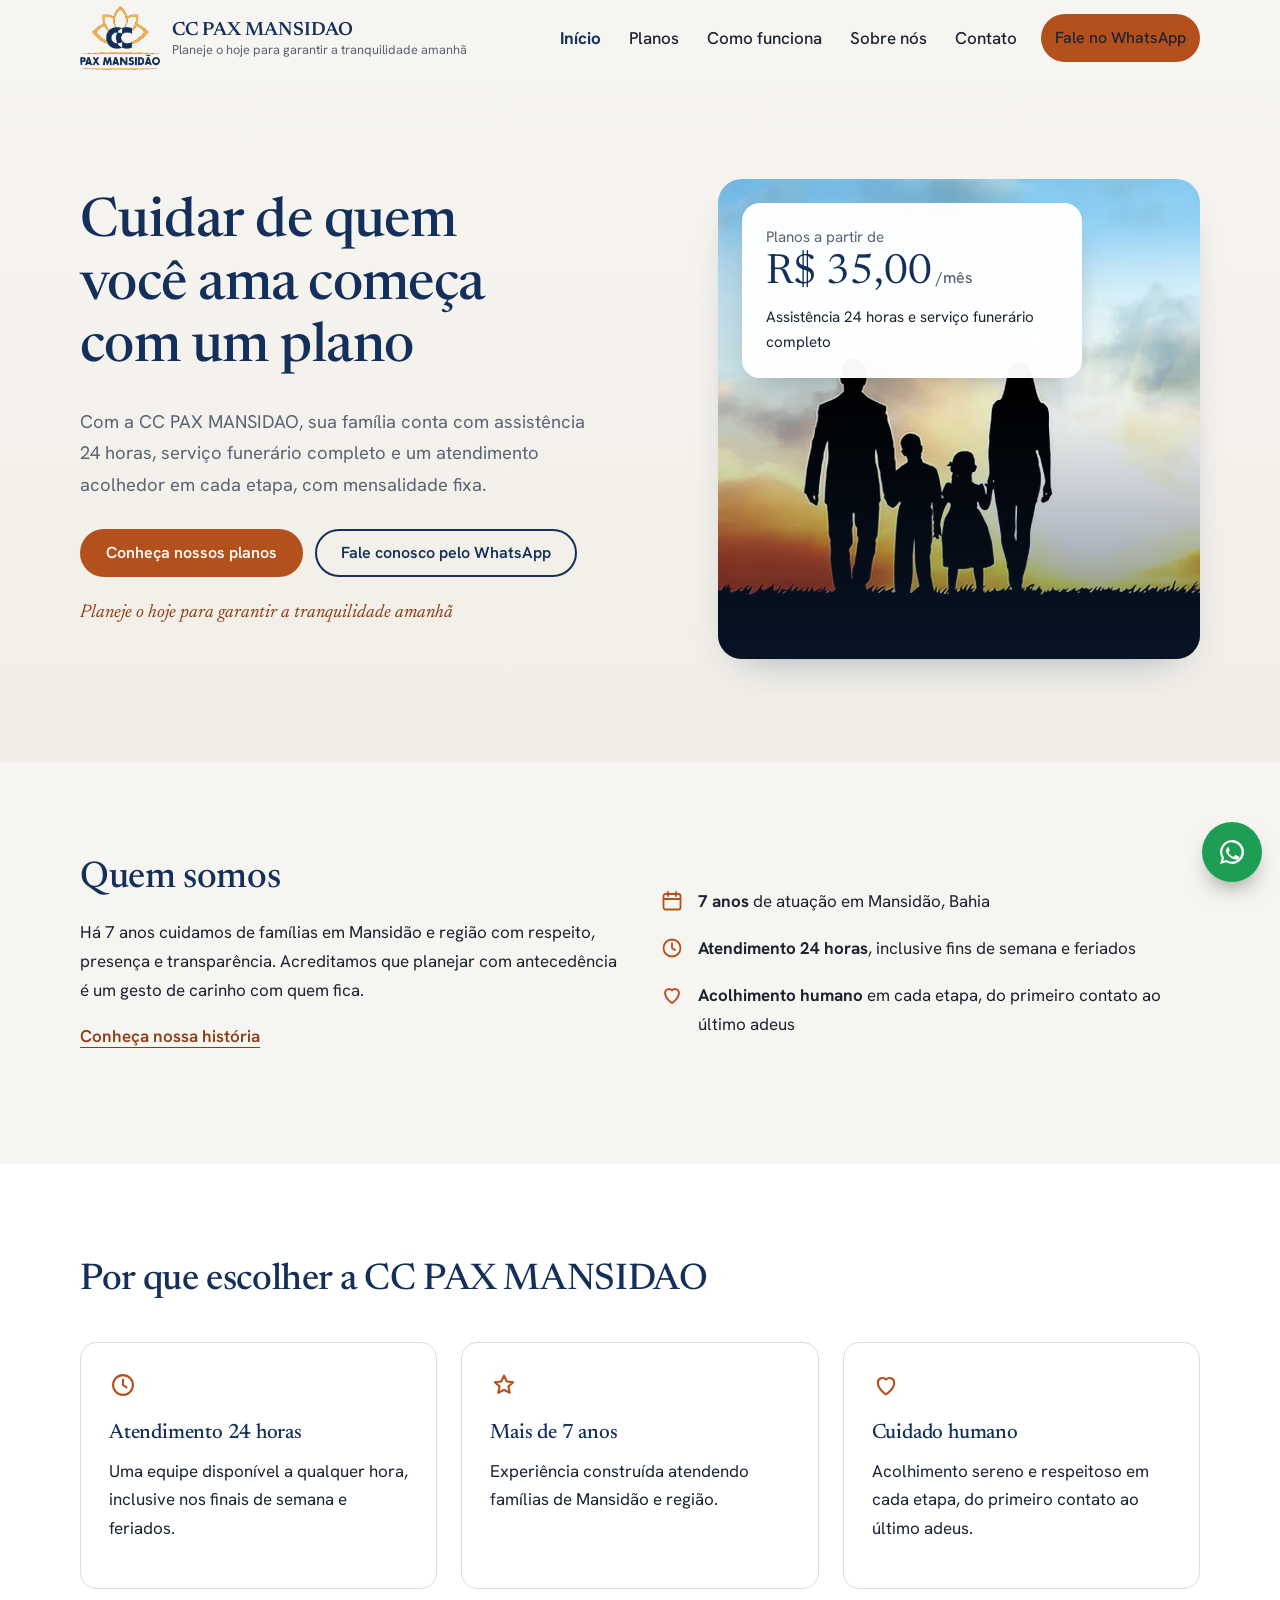
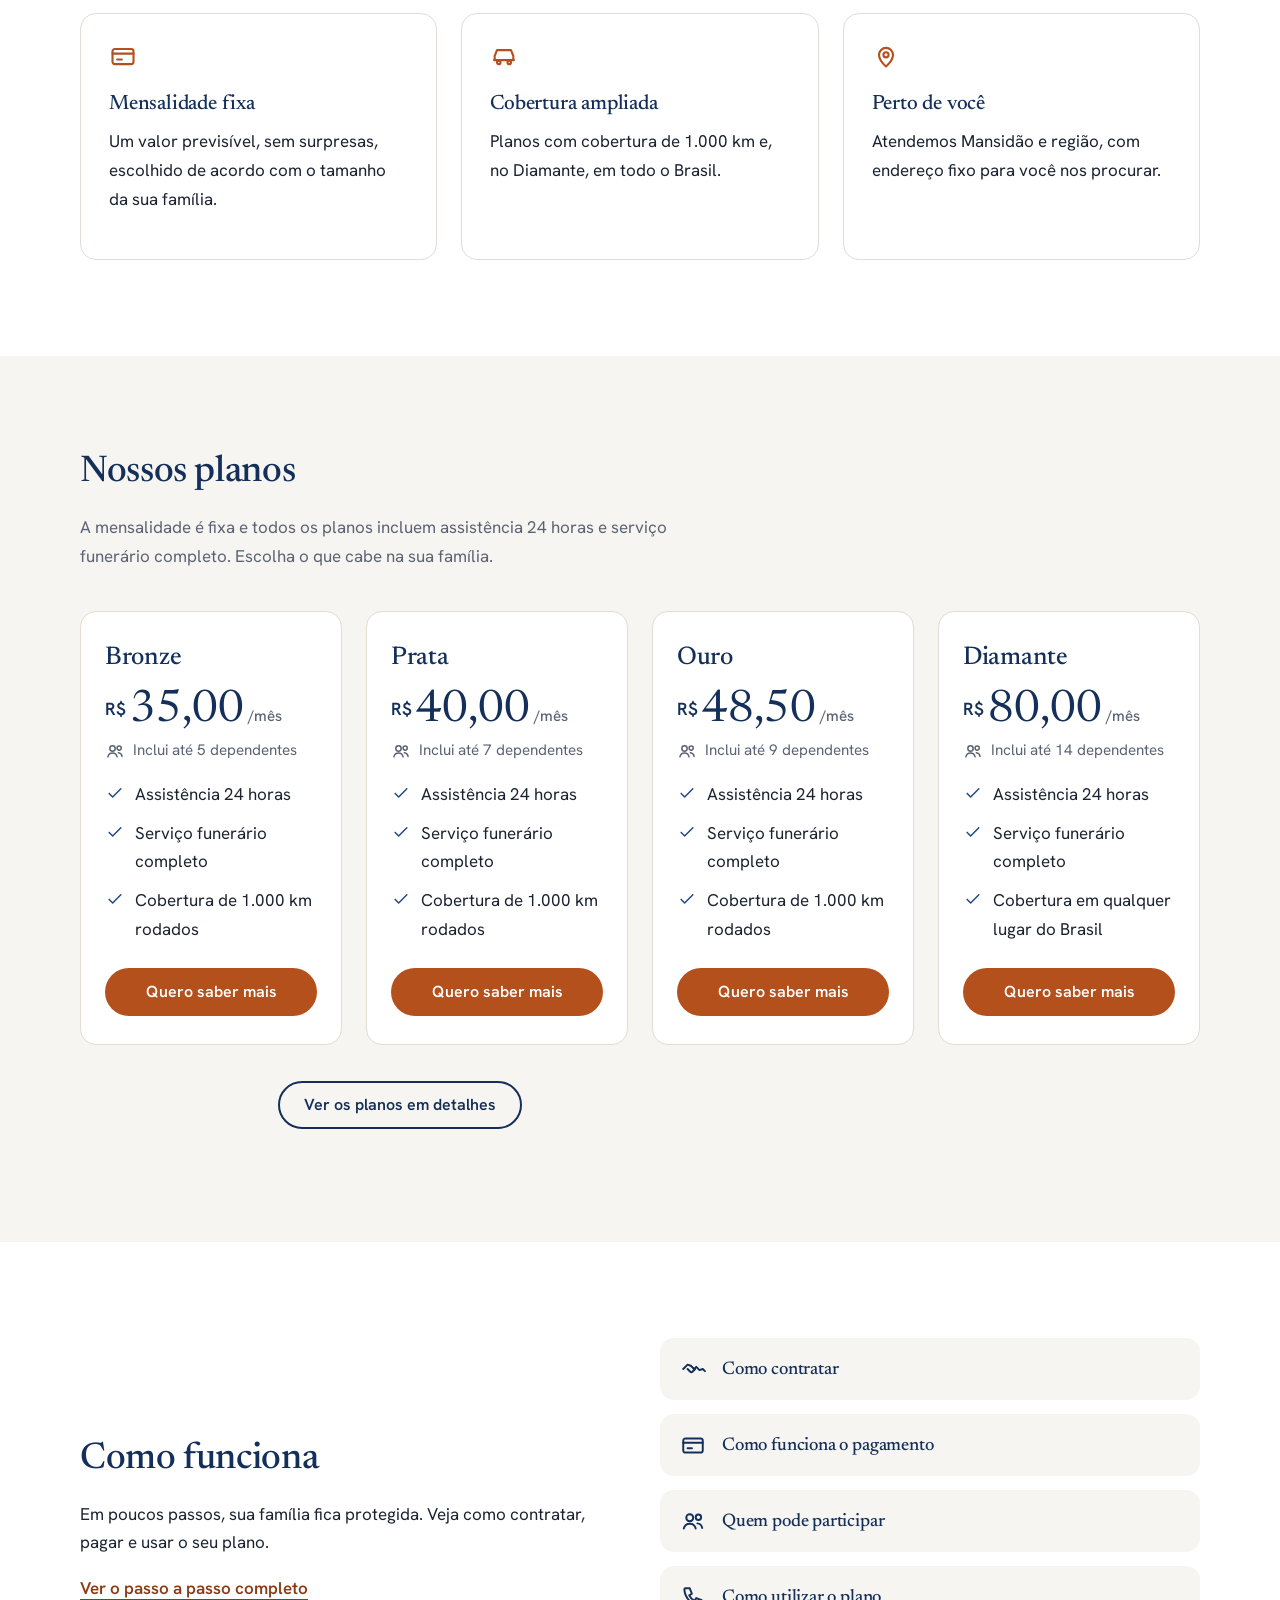
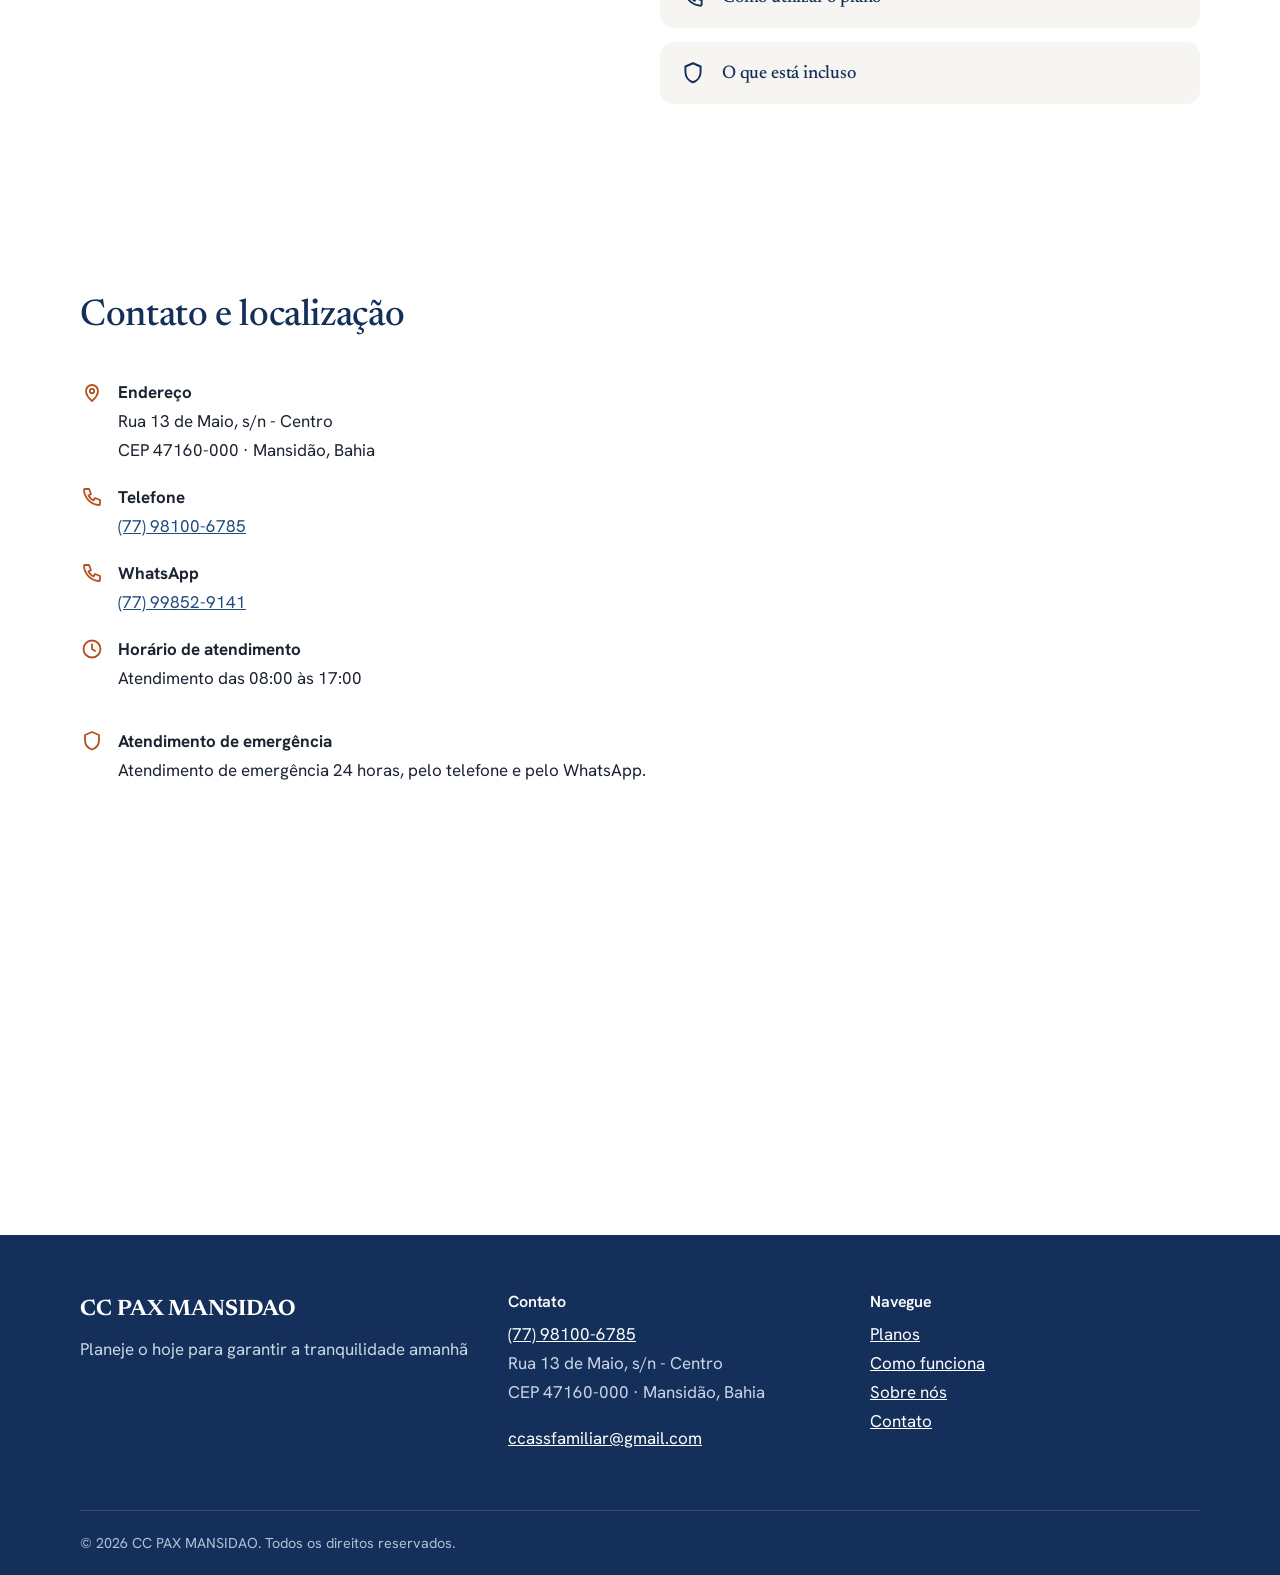
==== index.html @ 32f3dd8d "Site institucional CC PAX MANSIDAO Co-Authored-By: Claude Haiku 5.5 <noreply@anthropic.com> Claude-S" ====
<!doctype html>
<html lang="pt-BR">
<head>
  <meta charset="utf-8">
  <meta name="viewport" content="width=device-width, initial-scale=1">
  <title>CC PAX MANSIDAO · Planos funerários em Mansidão, Bahia</title>
  <meta name="description" content="CC PAX MANSIDAO, em Mansidão, Bahia. Planos funerários com assistência 24 horas, serviço completo e atendimento acolhedor.">
  <meta property="og:title" content="CC PAX MANSIDAO">
  <meta property="og:description" content="Planeje o hoje para garantir a tranquilidade amanhã">
  <meta name="theme-color" content="#14305A">
  <link rel="icon" href="img/favicon.svg" type="image/svg+xml">
  <link rel="preconnect" href="https://fonts.googleapis.com">
  <link rel="preconnect" href="https://fonts.gstatic.com" crossorigin>
  <link rel="stylesheet" href="https://fonts.googleapis.com/css2?family=Hanken+Grotesk:wght@400;500;600;700&family=Newsreader:opsz,wght@6..72,400;6..72,500;6..72,600&display=swap">
  <link rel="stylesheet" href="css/site.css">
  <script src="js/site.js" defer></script>
  <script type="application/ld+json">
  {"@context": "https://schema.org", "@type": "FuneralHome", "address": {"@type": "PostalAddress", "addressCountry": "BR", "addressLocality": "Mansid\u00e3o, Bahia", "addressRegion": "BA", "postalCode": "47160-000", "streetAddress": "Rua 13 de Maio, s/n - Centro"}, "name": "CC PAX MANSIDAO", "telephone": "(77) 98100-6785"}
  </script>
</head>
<body class="site pag-inicio">
<a class="pular" href="#conteudo">Ir para o conteúdo</a>

<header class="site-header">
  <div class="container barra">
    <a class="marca" href="index.html">
      
        <img src="img/logo.png" alt="">
      
      <span class="marca-texto"><strong>CC PAX MANSIDAO</strong><small>Planeje o hoje para garantir a tranquilidade amanhã</small></span>
      <span class="sr">, página inicial</span>
    </a>
    <button class="menu-btn" aria-expanded="false" aria-controls="menu">
      <span class="sr">Abrir menu</span><span aria-hidden="true"></span>
    </button>
    <nav id="menu" class="menu" aria-label="Principal">
      <a href="index.html" aria-current="page">Início</a>
      <a href="planos.html" >Planos</a>
      <a href="como-funciona.html" >Como funciona</a>
      <a href="sobre.html" >Sobre nós</a>
      <a href="contato.html" >Contato</a>
      <a class="btn btn-principal menu-zap" href="https://wa.me/5577998529141?text=Ol%C3%A1%21%20Gostaria%20de%20falar%20com%20a%20CC%20PAX%20MANSIDAO." target="_blank" rel="noopener">Fale no WhatsApp</a>
    </nav>
  </div>
</header>

<main id="conteudo">
  
  


<section class="hero">
  <div class="container hero-grid">
    <div class="hero-texto">
      <h1>Cuidar de quem você ama começa com um plano</h1>
      <p class="lead">Com a CC PAX MANSIDAO, sua família conta com assistência 24 horas, serviço funerário completo e um atendimento acolhedor em cada etapa, com mensalidade fixa.</p>
      <div class="acoes">
        <a class="btn btn-principal" href="planos.html">Conheça nossos planos</a>
        <a class="btn btn-secundario" target="_blank" rel="noopener"
           href="https://wa.me/5577998529141?text=Ol%C3%A1%21%20Gostaria%20de%20conhecer%20os%20planos%20da%20CC%20PAX%20MANSIDAO.">Fale conosco pelo WhatsApp</a>
      </div>
      <p class="selo-hero">Planeje o hoje para garantir a tranquilidade amanhã</p>
    </div>
    <div class="hero-visual" style="background-image:url('img/hero.jpg')">
      
      <div class="hero-card">
        <p class="hero-card-titulo">Planos a partir de</p>
        <p class="hero-card-preco">R$ 35,00<small>/mês</small></p>
        <p>Assistência 24 horas e serviço funerário completo</p>
      </div>
      
    </div>
  </div>
</section>

<section class="sec">
  <div class="container split">
    <div class="revelar">
      <h2>Quem somos</h2>
      <p>Há 7 anos cuidamos de famílias em Mansidão e região com respeito, presença e transparência. Acreditamos que planejar com antecedência é um gesto de carinho com quem fica.</p>
      <p><a class="link" href="sobre.html">Conheça nossa história</a></p>
    </div>
    <ul class="lista-selos revelar">
      <li><svg class="icone" viewBox="0 0 24 24" fill="none" stroke="currentColor" stroke-width="1.8" stroke-linecap="round" stroke-linejoin="round" aria-hidden="true" focusable="false"><rect x="3.5" y="5" width="17" height="15.5" rx="2"/><path d="M3.5 10h17M8 3v4M16 3v4"/></svg><span><strong>7 anos</strong> de atuação em Mansidão, Bahia</span></li>
      <li><svg class="icone" viewBox="0 0 24 24" fill="none" stroke="currentColor" stroke-width="1.8" stroke-linecap="round" stroke-linejoin="round" aria-hidden="true" focusable="false"><circle cx="12" cy="12" r="8.5"/><path d="M12 7.5V12l3 2"/></svg><span><strong>Atendimento 24 horas</strong>, inclusive fins de semana e feriados</span></li>
      <li><svg class="icone" viewBox="0 0 24 24" fill="none" stroke="currentColor" stroke-width="1.8" stroke-linecap="round" stroke-linejoin="round" aria-hidden="true" focusable="false"><path d="M12 20s-7-4.4-7-10a4 4 0 0 1 7-2.6A4 4 0 0 1 19 10c0 5.6-7 10-7 10z"/></svg><span><strong>Acolhimento humano</strong> em cada etapa, do primeiro contato ao último adeus</span></li>
    </ul>
  </div>
</section>

<section class="sec alt">
  <div class="container">
    <div class="sec-head revelar">
      <h2>Por que escolher a CC PAX MANSIDAO</h2>
    </div>
    <div class="grade-3">
      
      <article class="cartao revelar">
        <svg class="icone" viewBox="0 0 24 24" fill="none" stroke="currentColor" stroke-width="1.8" stroke-linecap="round" stroke-linejoin="round" aria-hidden="true" focusable="false"><circle cx="12" cy="12" r="8.5"/><path d="M12 7.5V12l3 2"/></svg>
        <h3>Atendimento 24 horas</h3>
        <p>Uma equipe disponível a qualquer hora, inclusive nos finais de semana e feriados.</p>
      </article>
      
      <article class="cartao revelar">
        <svg class="icone" viewBox="0 0 24 24" fill="none" stroke="currentColor" stroke-width="1.8" stroke-linecap="round" stroke-linejoin="round" aria-hidden="true" focusable="false"><path d="M12 4l2.4 5 5.4.6-4 3.7 1.1 5.4L12 16.1 7.1 18.7l1.1-5.4-4-3.7 5.4-.6z"/></svg>
        <h3>Mais de 7 anos</h3>
        <p>Experiência construída atendendo famílias de Mansidão e região.</p>
      </article>
      
      <article class="cartao revelar">
        <svg class="icone" viewBox="0 0 24 24" fill="none" stroke="currentColor" stroke-width="1.8" stroke-linecap="round" stroke-linejoin="round" aria-hidden="true" focusable="false"><path d="M12 20s-7-4.4-7-10a4 4 0 0 1 7-2.6A4 4 0 0 1 19 10c0 5.6-7 10-7 10z"/></svg>
        <h3>Cuidado humano</h3>
        <p>Acolhimento sereno e respeitoso em cada etapa, do primeiro contato ao último adeus.</p>
      </article>
      
      <article class="cartao revelar">
        <svg class="icone" viewBox="0 0 24 24" fill="none" stroke="currentColor" stroke-width="1.8" stroke-linecap="round" stroke-linejoin="round" aria-hidden="true" focusable="false"><rect x="3" y="6" width="18" height="13" rx="2"/><path d="M3 10h18M7 15h4"/></svg>
        <h3>Mensalidade fixa</h3>
        <p>Um valor previsível, sem surpresas, escolhido de acordo com o tamanho da sua família.</p>
      </article>
      
      <article class="cartao revelar">
        <svg class="icone" viewBox="0 0 24 24" fill="none" stroke="currentColor" stroke-width="1.8" stroke-linecap="round" stroke-linejoin="round" aria-hidden="true" focusable="false"><path d="M4 15.5V12l2-5h12l2 5v3.5"/><path d="M3.5 15.5h17"/><circle cx="7.5" cy="17.5" r="1.5"/><circle cx="16.5" cy="17.5" r="1.5"/></svg>
        <h3>Cobertura ampliada</h3>
        <p>Planos com cobertura de 1.000 km e, no Diamante, em todo o Brasil.</p>
      </article>
      
      <article class="cartao revelar">
        <svg class="icone" viewBox="0 0 24 24" fill="none" stroke="currentColor" stroke-width="1.8" stroke-linecap="round" stroke-linejoin="round" aria-hidden="true" focusable="false"><path d="M12 21s-6-5.2-6-10a6 6 0 0 1 12 0c0 4.8-6 10-6 10z"/><circle cx="12" cy="11" r="2.2"/></svg>
        <h3>Perto de você</h3>
        <p>Atendemos Mansidão e região, com endereço fixo para você nos procurar.</p>
      </article>
      
    </div>
  </div>
</section>

<section class="sec" id="planos">
  <div class="container">
    <div class="sec-head revelar">
      <h2>Nossos planos</h2>
      <p>A mensalidade é fixa e todos os planos incluem assistência 24 horas e serviço funerário completo. Escolha o que cabe na sua família.</p>
    </div>
    <div class="grade-planos">
      
        <article class="plano revelar">
  
  <h3 class="plano-nome">Bronze</h3>
  <p class="plano-preco"><span class="rs">R$</span>35,00<small>/mês</small></p>
  <p class="plano-dep"><svg class="icone" viewBox="0 0 24 24" fill="none" stroke="currentColor" stroke-width="1.8" stroke-linecap="round" stroke-linejoin="round" aria-hidden="true" focusable="false"><circle cx="9" cy="9" r="3.2"/><path d="M3.5 19c.7-3 2.8-4.5 5.5-4.5s4.8 1.5 5.5 4.5"/><circle cx="17" cy="8.5" r="2.5"/><path d="M16 14.2c2.4.2 4 1.7 4.5 4.3"/></svg> Inclui até 5 dependentes</p>
  <ul class="plano-lista">
    
      <li><svg class="icone" viewBox="0 0 24 24" fill="none" stroke="currentColor" stroke-width="1.8" stroke-linecap="round" stroke-linejoin="round" aria-hidden="true" focusable="false"><path d="M5 12.5l4.2 4.2L19 7"/></svg><span>Assistência 24 horas</span></li>
    
      <li><svg class="icone" viewBox="0 0 24 24" fill="none" stroke="currentColor" stroke-width="1.8" stroke-linecap="round" stroke-linejoin="round" aria-hidden="true" focusable="false"><path d="M5 12.5l4.2 4.2L19 7"/></svg><span>Serviço funerário completo</span></li>
    
      <li><svg class="icone" viewBox="0 0 24 24" fill="none" stroke="currentColor" stroke-width="1.8" stroke-linecap="round" stroke-linejoin="round" aria-hidden="true" focusable="false"><path d="M5 12.5l4.2 4.2L19 7"/></svg><span>Cobertura de 1.000 km rodados</span></li>
    
  </ul>
  <a class="btn btn-principal btn-cheio" target="_blank" rel="noopener"
     href="https://wa.me/5577998529141?text=Ol%C3%A1%21%20Tenho%20interesse%20no%20plano%20Bronze%20%28R%24%2035%2C00%2Fm%C3%AAs%29.%20Pode%20me%20passar%20mais%20informa%C3%A7%C3%B5es%3F">
    Quero saber mais
  </a>
</article>
      
        <article class="plano revelar">
  
  <h3 class="plano-nome">Prata</h3>
  <p class="plano-preco"><span class="rs">R$</span>40,00<small>/mês</small></p>
  <p class="plano-dep"><svg class="icone" viewBox="0 0 24 24" fill="none" stroke="currentColor" stroke-width="1.8" stroke-linecap="round" stroke-linejoin="round" aria-hidden="true" focusable="false"><circle cx="9" cy="9" r="3.2"/><path d="M3.5 19c.7-3 2.8-4.5 5.5-4.5s4.8 1.5 5.5 4.5"/><circle cx="17" cy="8.5" r="2.5"/><path d="M16 14.2c2.4.2 4 1.7 4.5 4.3"/></svg> Inclui até 7 dependentes</p>
  <ul class="plano-lista">
    
      <li><svg class="icone" viewBox="0 0 24 24" fill="none" stroke="currentColor" stroke-width="1.8" stroke-linecap="round" stroke-linejoin="round" aria-hidden="true" focusable="false"><path d="M5 12.5l4.2 4.2L19 7"/></svg><span>Assistência 24 horas</span></li>
    
      <li><svg class="icone" viewBox="0 0 24 24" fill="none" stroke="currentColor" stroke-width="1.8" stroke-linecap="round" stroke-linejoin="round" aria-hidden="true" focusable="false"><path d="M5 12.5l4.2 4.2L19 7"/></svg><span>Serviço funerário completo</span></li>
    
      <li><svg class="icone" viewBox="0 0 24 24" fill="none" stroke="currentColor" stroke-width="1.8" stroke-linecap="round" stroke-linejoin="round" aria-hidden="true" focusable="false"><path d="M5 12.5l4.2 4.2L19 7"/></svg><span>Cobertura de 1.000 km rodados</span></li>
    
  </ul>
  <a class="btn btn-principal btn-cheio" target="_blank" rel="noopener"
     href="https://wa.me/5577998529141?text=Ol%C3%A1%21%20Tenho%20interesse%20no%20plano%20Prata%20%28R%24%2040%2C00%2Fm%C3%AAs%29.%20Pode%20me%20passar%20mais%20informa%C3%A7%C3%B5es%3F">
    Quero saber mais
  </a>
</article>
      
        <article class="plano revelar">
  
  <h3 class="plano-nome">Ouro</h3>
  <p class="plano-preco"><span class="rs">R$</span>48,50<small>/mês</small></p>
  <p class="plano-dep"><svg class="icone" viewBox="0 0 24 24" fill="none" stroke="currentColor" stroke-width="1.8" stroke-linecap="round" stroke-linejoin="round" aria-hidden="true" focusable="false"><circle cx="9" cy="9" r="3.2"/><path d="M3.5 19c.7-3 2.8-4.5 5.5-4.5s4.8 1.5 5.5 4.5"/><circle cx="17" cy="8.5" r="2.5"/><path d="M16 14.2c2.4.2 4 1.7 4.5 4.3"/></svg> Inclui até 9 dependentes</p>
  <ul class="plano-lista">
    
      <li><svg class="icone" viewBox="0 0 24 24" fill="none" stroke="currentColor" stroke-width="1.8" stroke-linecap="round" stroke-linejoin="round" aria-hidden="true" focusable="false"><path d="M5 12.5l4.2 4.2L19 7"/></svg><span>Assistência 24 horas</span></li>
    
      <li><svg class="icone" viewBox="0 0 24 24" fill="none" stroke="currentColor" stroke-width="1.8" stroke-linecap="round" stroke-linejoin="round" aria-hidden="true" focusable="false"><path d="M5 12.5l4.2 4.2L19 7"/></svg><span>Serviço funerário completo</span></li>
    
      <li><svg class="icone" viewBox="0 0 24 24" fill="none" stroke="currentColor" stroke-width="1.8" stroke-linecap="round" stroke-linejoin="round" aria-hidden="true" focusable="false"><path d="M5 12.5l4.2 4.2L19 7"/></svg><span>Cobertura de 1.000 km rodados</span></li>
    
  </ul>
  <a class="btn btn-principal btn-cheio" target="_blank" rel="noopener"
     href="https://wa.me/5577998529141?text=Ol%C3%A1%21%20Tenho%20interesse%20no%20plano%20Ouro%20%28R%24%2048%2C50%2Fm%C3%AAs%29.%20Pode%20me%20passar%20mais%20informa%C3%A7%C3%B5es%3F">
    Quero saber mais
  </a>
</article>
      
        <article class="plano revelar">
  
  <h3 class="plano-nome">Diamante</h3>
  <p class="plano-preco"><span class="rs">R$</span>80,00<small>/mês</small></p>
  <p class="plano-dep"><svg class="icone" viewBox="0 0 24 24" fill="none" stroke="currentColor" stroke-width="1.8" stroke-linecap="round" stroke-linejoin="round" aria-hidden="true" focusable="false"><circle cx="9" cy="9" r="3.2"/><path d="M3.5 19c.7-3 2.8-4.5 5.5-4.5s4.8 1.5 5.5 4.5"/><circle cx="17" cy="8.5" r="2.5"/><path d="M16 14.2c2.4.2 4 1.7 4.5 4.3"/></svg> Inclui até 14 dependentes</p>
  <ul class="plano-lista">
    
      <li><svg class="icone" viewBox="0 0 24 24" fill="none" stroke="currentColor" stroke-width="1.8" stroke-linecap="round" stroke-linejoin="round" aria-hidden="true" focusable="false"><path d="M5 12.5l4.2 4.2L19 7"/></svg><span>Assistência 24 horas</span></li>
    
      <li><svg class="icone" viewBox="0 0 24 24" fill="none" stroke="currentColor" stroke-width="1.8" stroke-linecap="round" stroke-linejoin="round" aria-hidden="true" focusable="false"><path d="M5 12.5l4.2 4.2L19 7"/></svg><span>Serviço funerário completo</span></li>
    
      <li><svg class="icone" viewBox="0 0 24 24" fill="none" stroke="currentColor" stroke-width="1.8" stroke-linecap="round" stroke-linejoin="round" aria-hidden="true" focusable="false"><path d="M5 12.5l4.2 4.2L19 7"/></svg><span>Cobertura em qualquer lugar do Brasil</span></li>
    
  </ul>
  <a class="btn btn-principal btn-cheio" target="_blank" rel="noopener"
     href="https://wa.me/5577998529141?text=Ol%C3%A1%21%20Tenho%20interesse%20no%20plano%20Diamante%20%28R%24%2080%2C00%2Fm%C3%AAs%29.%20Pode%20me%20passar%20mais%20informa%C3%A7%C3%B5es%3F">
    Quero saber mais
  </a>
</article>
      
    </div>
    <p class="centro" style="margin-top:36px">
      <a class="btn btn-secundario" href="planos.html">Ver os planos em detalhes</a>
    </p>
  </div>
</section>

<section class="sec alt">
  <div class="container split">
    <div class="revelar">
      <h2>Como funciona</h2>
      <p>Em poucos passos, sua família fica protegida. Veja como contratar, pagar e usar o seu plano.</p>
      <a class="link" href="como-funciona.html">Ver o passo a passo completo</a>
    </div>
    <ol class="etapas revelar">
      
      <li><svg class="icone" viewBox="0 0 24 24" fill="none" stroke="currentColor" stroke-width="1.8" stroke-linecap="round" stroke-linejoin="round" aria-hidden="true" focusable="false"><path d="M3 12l4-4 3 1 3 3 2-2 3 3 3-1 2 2"/><path d="M7 12l2.5 2.5a1.4 1.4 0 0 0 2 0L14 12"/></svg><h3>Como contratar</h3></li>
      
      <li><svg class="icone" viewBox="0 0 24 24" fill="none" stroke="currentColor" stroke-width="1.8" stroke-linecap="round" stroke-linejoin="round" aria-hidden="true" focusable="false"><rect x="3" y="6" width="18" height="13" rx="2"/><path d="M3 10h18M7 15h4"/></svg><h3>Como funciona o pagamento</h3></li>
      
      <li><svg class="icone" viewBox="0 0 24 24" fill="none" stroke="currentColor" stroke-width="1.8" stroke-linecap="round" stroke-linejoin="round" aria-hidden="true" focusable="false"><circle cx="9" cy="9" r="3.2"/><path d="M3.5 19c.7-3 2.8-4.5 5.5-4.5s4.8 1.5 5.5 4.5"/><circle cx="17" cy="8.5" r="2.5"/><path d="M16 14.2c2.4.2 4 1.7 4.5 4.3"/></svg><h3>Quem pode participar</h3></li>
      
      <li><svg class="icone" viewBox="0 0 24 24" fill="none" stroke="currentColor" stroke-width="1.8" stroke-linecap="round" stroke-linejoin="round" aria-hidden="true" focusable="false"><path d="M5 4h4l2 5-2.5 1.5a11 11 0 0 0 5 5L15 13l5 2v4a1 1 0 0 1-1 1A16 16 0 0 1 4 5a1 1 0 0 1 1-1z"/></svg><h3>Como utilizar o plano</h3></li>
      
      <li><svg class="icone" viewBox="0 0 24 24" fill="none" stroke="currentColor" stroke-width="1.8" stroke-linecap="round" stroke-linejoin="round" aria-hidden="true" focusable="false"><path d="M12 3l7 3v5c0 4.5-3 8.2-7 9.5-4-1.3-7-5-7-9.5V6l7-3z"/></svg><h3>O que está incluso</h3></li>
      
    </ol>
  </div>
</section>



<section class="sec alt" id="contato">
  <div class="container">
    <div class="sec-head revelar">
      <h2>Contato e localização</h2>
    </div>
    <div class="contato-bloco">
  <ul class="info">
    <li><svg class="icone" viewBox="0 0 24 24" fill="none" stroke="currentColor" stroke-width="1.8" stroke-linecap="round" stroke-linejoin="round" aria-hidden="true" focusable="false"><path d="M12 21s-6-5.2-6-10a6 6 0 0 1 12 0c0 4.8-6 10-6 10z"/><circle cx="12" cy="11" r="2.2"/></svg><div><strong>Endereço</strong><br>Rua 13 de Maio, s/n - Centro<br>CEP 47160-000 · Mansidão, Bahia</div></li>
    <li><svg class="icone" viewBox="0 0 24 24" fill="none" stroke="currentColor" stroke-width="1.8" stroke-linecap="round" stroke-linejoin="round" aria-hidden="true" focusable="false"><path d="M5 4h4l2 5-2.5 1.5a11 11 0 0 0 5 5L15 13l5 2v4a1 1 0 0 1-1 1A16 16 0 0 1 4 5a1 1 0 0 1 1-1z"/></svg><div><strong>Telefone</strong><br><a href="tel:+5577981006785">(77) 98100-6785</a></div></li>
    <li><svg class="icone" viewBox="0 0 24 24" fill="none" stroke="currentColor" stroke-width="1.8" stroke-linecap="round" stroke-linejoin="round" aria-hidden="true" focusable="false"><path d="M5 4h4l2 5-2.5 1.5a11 11 0 0 0 5 5L15 13l5 2v4a1 1 0 0 1-1 1A16 16 0 0 1 4 5a1 1 0 0 1 1-1z"/></svg><div><strong>WhatsApp</strong><br><a href="https://wa.me/5577998529141" target="_blank" rel="noopener">(77) 99852-9141</a></div></li>
    <li><svg class="icone" viewBox="0 0 24 24" fill="none" stroke="currentColor" stroke-width="1.8" stroke-linecap="round" stroke-linejoin="round" aria-hidden="true" focusable="false"><circle cx="12" cy="12" r="8.5"/><path d="M12 7.5V12l3 2"/></svg><div><strong>Horário de atendimento</strong><p>Atendimento das 08:00 às 17:00</p></div></li>
    <li><svg class="icone" viewBox="0 0 24 24" fill="none" stroke="currentColor" stroke-width="1.8" stroke-linecap="round" stroke-linejoin="round" aria-hidden="true" focusable="false"><path d="M12 3l7 3v5c0 4.5-3 8.2-7 9.5-4-1.3-7-5-7-9.5V6l7-3z"/></svg><div><strong>Atendimento de emergência</strong><p>Atendimento de emergência 24 horas, pelo telefone e pelo WhatsApp.</p></div></li>
  </ul>
  <iframe class="mapa" title="Mapa de localização da CC PAX MANSIDAO" loading="lazy"
          referrerpolicy="no-referrer-when-downgrade"
          src="https://www.google.com/maps?q=Rua%2013%20de%20Maio%2C%20s/n%20-%20Centro%2C%20Mansid%C3%A3o%2C%20Bahia&amp;output=embed"></iframe>
</div>
  </div>
</section>

</main>

<footer class="rodape">
  <div class="container grade-rodape">
    <div>
      <strong class="rodape-nome">CC PAX MANSIDAO</strong>
      <p>Planeje o hoje para garantir a tranquilidade amanhã</p>
    </div>
    <div>
      <h3>Contato</h3>
      <p>
        <a href="tel:+5577981006785">(77) 98100-6785</a><br>
        Rua 13 de Maio, s/n - Centro<br>
        CEP 47160-000 · Mansidão, Bahia
      </p>
      <p><a href="mailto:ccassfamiliar@gmail.com">ccassfamiliar@gmail.com</a></p>
    </div>
    <div>
      <h3>Navegue</h3>
      <p>
        <a href="planos.html">Planos</a><br>
        <a href="como-funciona.html">Como funciona</a><br>
        <a href="sobre.html">Sobre nós</a><br>
        <a href="contato.html">Contato</a>
      </p>
    </div>
  </div>
  <div class="container copia">
    © 2026 CC PAX MANSIDAO. Todos os direitos reservados.
  </div>
</footer>

<a class="wa-flutuante" href="https://wa.me/5577998529141?text=Ol%C3%A1%21%20Gostaria%20de%20falar%20com%20a%20CC%20PAX%20MANSIDAO." target="_blank" rel="noopener" aria-label="Fale conosco pelo WhatsApp">
  <svg class="icone" viewBox="0 0 24 24" fill="currentColor" aria-hidden="true" focusable="false">
    <path d="M12 2.5a9.5 9.5 0 0 0-8.2 14.3L2.5 21.5l4.8-1.3A9.5 9.5 0 1 0 12 2.5zm0 1.8a7.7 7.7 0 1 1-4 14.3l-.3-.2-2.8.8.8-2.7-.2-.3A7.7 7.7 0 0 1 12 4.3zm-3.2 4c-.2 0-.5 0-.7.4-.2.4-.9.9-.9 2.2s.9 2.5 1.1 2.7c.1.2 1.8 2.8 4.4 3.8 2.2.9 2.6.7 3.1.7.5-.1 1.5-.6 1.7-1.2.2-.6.2-1.1.2-1.2-.1-.1-.3-.2-.6-.3l-2-.9c-.3-.1-.5-.1-.7.1l-.9 1.1c-.2.2-.3.2-.6.1-.3-.1-1.2-.4-2.2-1.4-.8-.7-1.4-1.6-1.5-1.9-.2-.3 0-.4.1-.6l.5-.5.3-.5c.1-.2 0-.4 0-.5l-.9-2.2c-.2-.5-.5-.4-.7-.4z"/>
  </svg>
</a>
</body>
</html>
---- css/site.css ----
/* ==========================================================================
   CC PAX MANSIDAO — estilos do site público e do painel
   Cores e fontes ficam em :root; troque aqui se mudar a identidade.
   ========================================================================== */
:root {
  --azul: #14305A;
  --azul-2: #214A7E;
  --azul-suave: #E8EEF6;
  --laranja: #B4501C;
  --laranja-2: #8E3B12;
  --laranja-suave: #FAEDE4;
  --creme: #F7F5F1;
  --branco: #FFFFFF;
  --tinta: #1B2331;
  --cinza: #5A6374;
  --linha: #E1DDD4;
  --raio: 16px;
  --sombra: 0 18px 40px -24px rgba(20, 48, 90, .45);
  --serif: "Newsreader", Georgia, "Times New Roman", serif;
  --sans: "Hanken Grotesk", system-ui, -apple-system, "Segoe UI", Roboto, Arial, sans-serif;
}

*, *::before, *::after { box-sizing: border-box; }
html { scroll-behavior: smooth; -webkit-text-size-adjust: 100%; }
body {
  margin: 0; background: var(--creme); color: var(--tinta);
  font: 400 1.0625rem/1.7 var(--sans); overflow-x: hidden;
}
@media (max-width: 600px) { body.site { padding-bottom: 84px; } }
img { max-width: 100%; height: auto; display: block; }
a { color: var(--azul-2); }
:focus-visible { outline: 3px solid var(--laranja); outline-offset: 3px; border-radius: 6px; }
.sr { position: absolute; width: 1px; height: 1px; overflow: hidden; clip: rect(0 0 0 0); white-space: nowrap; }
.pular { position: absolute; left: 16px; top: -80px; background: var(--azul); color: #fff; padding: 10px 16px; border-radius: 8px; z-index: 100; }
.pular:focus { top: 12px; }

.container { width: min(1120px, calc(100% - 32px)); margin-inline: auto; }
h1, h2, h3 { font-family: var(--serif); font-weight: 500; color: var(--azul); line-height: 1.15; margin: 0 0 .5em; letter-spacing: -.01em; }
h1 { font-size: clamp(2.1rem, 4.6vw, 3.4rem); }
h2 { font-size: clamp(1.6rem, 3vw, 2.3rem); }
h3 { font-size: 1.3rem; }
p { margin: 0 0 1em; max-width: 64ch; }
.lead { font-size: 1.15rem; color: var(--cinza); }
.link { color: var(--laranja-2); font-weight: 600; text-decoration: none; border-bottom: 1.5px solid currentColor; }
.centro { text-align: center; }

.sec { padding: clamp(56px, 8vw, 96px) 0; }
.sec.alt { background: var(--branco); }
.sec-head { max-width: 660px; margin-bottom: 40px; }
.sec-head p { color: var(--cinza); }

.split, .grade-2 { display: grid; gap: 40px; align-items: center; }
.grade-3, .grade-planos { display: grid; gap: 24px; }
@media (min-width: 760px) {
  .split, .grade-2 { grid-template-columns: 1fr 1fr; }
  .grade-3 { grid-template-columns: repeat(2, 1fr); }
  .grade-planos { grid-template-columns: repeat(2, 1fr); }
}
@media (min-width: 1000px) {
  .grade-3 { grid-template-columns: repeat(3, 1fr); }
  .grade-planos { grid-template-columns: repeat(4, 1fr); }
}

/* ---------- Cabeçalho e menu ---------- */
.site-header { position: sticky; top: 0; z-index: 50; background: rgba(247, 245, 241, .94); backdrop-filter: blur(8px); border-bottom: 1px solid transparent; transition: border-color .3s; }
.site-header.rolou { border-color: var(--linha); }
.barra { display: flex; align-items: center; justify-content: space-between; gap: 16px; min-height: 76px; }
.marca { display: flex; align-items: center; gap: 12px; text-decoration: none; color: var(--azul); min-width: 0; }
.marca img { height: 64px; width: auto; border-radius: 8px; flex: none; }
.marca-sigla { display: grid; place-items: center; width: 44px; height: 44px; border-radius: 50%; background: var(--azul); color: #fff; font: 600 .95rem var(--sans); letter-spacing: .04em; flex: none; }
.marca-texto { display: flex; flex-direction: column; line-height: 1.2; min-width: 0; }
.marca-texto strong { font-family: var(--serif); font-size: 1.2rem; font-weight: 600; }
.marca-texto small { color: var(--cinza); font-size: .8rem; }
.menu { display: flex; align-items: center; gap: 4px; }
.menu a { color: var(--tinta); text-decoration: none; font-weight: 500; padding: 10px 12px; border-radius: 999px; transition: background .2s, color .2s; }
.menu a:hover { background: var(--azul-suave); color: var(--azul); }
.menu a[aria-current="page"] { color: var(--azul); font-weight: 700; }
.menu-zap { margin-left: 8px; }
.menu-btn { display: none; background: none; border: 0; width: 48px; height: 48px; cursor: pointer; position: relative; flex: none; }
.menu-btn > span[aria-hidden] { position: absolute; left: 13px; right: 13px; top: 23px; height: 2px; background: var(--azul); border-radius: 2px; box-shadow: 0 -7px 0 var(--azul), 0 7px 0 var(--azul); }
@media (max-width: 960px) {
  .menu-btn { display: block; }
  .menu { position: absolute; left: 0; right: 0; top: 100%; flex-direction: column; align-items: stretch; background: var(--creme); padding: 8px 16px 20px; border-bottom: 1px solid var(--linha); display: none; }
  .menu.aberto { display: flex; }
  .menu a { padding: 14px 12px; font-size: 1.05rem; }
  .menu-zap { margin: 8px 0 0; text-align: center; }
}

/* ---------- Ícones ---------- */
.icone { width: 24px; height: 24px; flex: none; }

/* ---------- Botões ---------- */
.btn { display: inline-flex; align-items: center; justify-content: center; gap: .5em; min-height: 48px; padding: .75em 1.5em; border-radius: 999px; border: 2px solid transparent; font: 600 1rem/1.2 var(--sans); text-decoration: none; cursor: pointer; transition: background .25s, color .25s, border-color .25s, transform .25s; }
.btn:active { transform: scale(.98); }
.btn-principal { background: var(--laranja); color: #fff; }
.btn-principal:hover { background: var(--laranja-2); }
.btn-secundario { background: transparent; border-color: var(--azul); color: var(--azul); }
.btn-secundario:hover { background: var(--azul); color: #fff; }
.btn-cheio { width: 100%; }
.btn-leve { background: var(--azul-suave); color: var(--azul); }
.btn-perigo { background: #fff; color: #9B1C1C; border-color: #D9A3A3; }
.btn-perigo:hover { background: #FCECEC; }

/* ---------- Início: apresentação ---------- */
.hero { padding: clamp(48px, 8vw, 104px) 0 clamp(56px, 8vw, 110px); background: linear-gradient(180deg, var(--creme) 0%, #F1EEE7 100%); overflow: hidden; }
.hero-grid { display: grid; gap: 48px; align-items: center; }
.hero-texto h1 { max-width: 14ch; }
.hero-texto p.lead { max-width: 52ch; }
.acoes { display: flex; flex-wrap: wrap; gap: 12px; margin: 28px 0 20px; }
.selo-hero { font-family: var(--serif); font-style: italic; color: var(--laranja-2); font-size: 1.15rem; }
.hero-visual { position: relative; min-height: 380px; border-radius: 24px; background: radial-gradient(120% 90% at 20% 10%, #2A5A93 0%, var(--azul) 55%, #0E2343 100%); background-size: cover; background-position: center; display: flex; align-items: flex-start; padding: 24px; box-shadow: var(--sombra); overflow: hidden; }
.hero-visual::after { content: ""; position: absolute; inset: 40% 0 0 0; background: linear-gradient(transparent, rgba(14, 35, 67, .55)); }
.hero-card { position: relative; z-index: 1; background: rgba(255, 255, 255, .97); border-radius: 18px; padding: 22px 24px; width: 100%; max-width: 340px; box-shadow: 0 18px 40px -20px rgba(0, 0, 0, .4); }
.hero-card-titulo { margin: 0; color: var(--cinza); font-size: .95rem; }
.hero-card-preco { font-family: var(--serif); font-size: 2.6rem; color: var(--azul); margin: 0; line-height: 1.1; }
.hero-card-preco small { font: 500 1rem var(--sans); color: var(--cinza); margin-left: 4px; }
.hero-card p:last-child { margin: 8px 0 0; font-size: .95rem; }
@media (min-width: 900px) {
  .hero-grid { grid-template-columns: 1.1fr .9fr; }
  .hero-visual { min-height: 480px; }
}
@media (prefers-reduced-motion: no-preference) {
  .hero-texto > * { animation: subir .8s cubic-bezier(.2, .7, .2, 1) both; }
  .hero-texto > *:nth-child(2) { animation-delay: .1s; }
  .hero-texto > *:nth-child(3) { animation-delay: .2s; }
  .hero-visual { animation: surgir 1s .15s cubic-bezier(.2, .7, .2, 1) both; }
}
@keyframes subir { from { opacity: 0; transform: translateY(14px); } to { opacity: 1; transform: none; } }
@keyframes surgir { from { opacity: 0; transform: scale(.985); } to { opacity: 1; transform: none; } }
.js .revelar { opacity: 0; transform: translateY(16px); transition: opacity .7s ease, transform .7s ease; }
.js .revelar.visivel { opacity: 1; transform: none; }

/* ---------- Cartões e planos ---------- */
.cartao { background: var(--branco); border: 1px solid var(--linha); border-radius: var(--raio); padding: 28px; }
.cartao .icone { width: 28px; height: 28px; color: var(--laranja); margin-bottom: 14px; }
.plano { position: relative; background: var(--branco); border: 1px solid var(--linha); border-radius: var(--raio); padding: 32px 24px 28px; display: flex; flex-direction: column; }
.plano.destaque { border: 2px solid var(--azul); box-shadow: var(--sombra); }
.plano-selo { position: absolute; top: -13px; left: 24px; background: var(--laranja); color: #fff; font-size: .8rem; font-weight: 700; padding: 4px 12px; border-radius: 999px; }
.plano-nome { font-size: 1.6rem; margin-bottom: 8px; }
.plano-preco { font-family: var(--serif); font-size: 2.8rem; line-height: 1; color: var(--azul); margin: 8px 0 4px; }
.plano-preco .rs { font: 600 1.1rem var(--sans); vertical-align: top; margin-right: 4px; position: relative; top: .45em; }
.plano-preco small { font: 500 .95rem var(--sans); color: var(--cinza); margin-left: 4px; }
.plano-dep { color: var(--cinza); display: flex; gap: 8px; align-items: center; font-size: .95rem; margin: 0 0 16px; }
.plano-dep .icone { width: 20px; height: 20px; }
.plano-lista { list-style: none; padding: 0; margin: 0 0 24px; display: grid; gap: 10px; flex: 1; }
.plano-lista li { display: flex; gap: 10px; align-items: flex-start; }
.plano-lista .icone { color: var(--azul-2); margin-top: 3px; width: 20px; height: 20px; }

/* ---------- Como funciona ---------- */
.etapas { list-style: none; padding: 0; margin: 0; display: grid; gap: 14px; }
.etapas li { display: flex; gap: 16px; align-items: center; background: var(--creme); border-radius: 14px; padding: 18px 20px; }
.etapas .icone { color: var(--azul); width: 26px; height: 26px; }
.etapas h3 { margin: 0; font-size: 1.15rem; }
.passos { list-style: none; padding: 0; margin: 0; display: grid; gap: 20px; }
.passo { display: grid; grid-template-columns: auto 1fr; gap: 24px; background: var(--branco); border: 1px solid var(--linha); border-radius: var(--raio); padding: 28px; }
.passo > .icone { width: 52px; height: 52px; color: var(--laranja); padding: 12px; border-radius: 14px; background: var(--laranja-suave); }
.passo h2 { font-size: 1.5rem; }
.passo p { margin-bottom: 0; }

/* ---------- Sobre, depoimentos, contato ---------- */
.lista-selos, .info, .lista-valores { list-style: none; padding: 0; margin: 0; display: grid; gap: 18px; }
.lista-selos li, .info li, .lista-valores li { display: flex; gap: 14px; align-items: flex-start; }
.lista-selos .icone, .info .icone { color: var(--laranja); margin-top: 2px; }
.lista-valores .icone { color: var(--azul-2); margin-top: 3px; width: 20px; height: 20px; }
.depo { margin: 0; background: var(--branco); border-radius: var(--raio); padding: 28px; border: 1px solid var(--linha); }
.depo blockquote { margin: 0 0 16px; font-family: var(--serif); font-size: 1.15rem; line-height: 1.6; }
.depo figcaption { color: var(--cinza); font-weight: 600; font-size: .95rem; }
.cabecalho-pag { padding: clamp(48px, 7vw, 80px) 0 24px; background: linear-gradient(180deg, #F1EEE7, var(--creme)); }
.cabecalho-pag .lead { max-width: 60ch; }
.foto-sobre img, .foto-vazia { border-radius: 24px; width: 100%; aspect-ratio: 4 / 5; object-fit: cover; }
.foto-vazia { background: linear-gradient(160deg, #2A5A93, var(--azul) 60%, #0E2343); }
.mapa { width: 100%; height: 320px; border: 0; border-radius: var(--raio); margin-top: 8px; }

/* ---------- Formulários ---------- */
.form { display: grid; gap: 18px; }
.cartao-form { background: var(--branco); border: 1px solid var(--linha); border-radius: var(--raio); padding: clamp(20px, 4vw, 36px); max-width: 760px; }
.campo label { display: block; font-weight: 600; margin-bottom: 6px; color: var(--azul); }
.campo input:not([type="checkbox"]):not([type="file"]), .campo textarea, .campo select {
  width: 100%; font: inherit; font-size: 1rem; padding: 12px 14px; border: 1.5px solid #CFC9BD; border-radius: 12px; background: #fff; color: var(--tinta);
}
.campo textarea { min-height: 120px; resize: vertical; }
.campo input:focus, .campo textarea:focus, .campo select:focus { outline: 3px solid rgba(180, 80, 28, .35); border-color: var(--laranja); }
.com-erro input, .com-erro textarea, .com-erro select { border-color: #B42318; }
.msg-erro { color: #B42318; font-weight: 600; margin: 6px 0 0; font-size: .95rem; }
.ajuda { color: var(--cinza); font-size: .92rem; margin: 6px 0 0; }
.check { display: flex !important; align-items: center; gap: 10px; font-weight: 500 !important; color: var(--tinta) !important; cursor: pointer; }
.check input { width: 22px; height: 22px; accent-color: var(--azul); }
.acoes-form { display: flex; gap: 16px; align-items: center; flex-wrap: wrap; }
.previa { width: 100%; max-width: 340px; border-radius: 12px; margin: 0 0 12px; border: 1px solid var(--linha); }
.hp { position: absolute; left: -9999px; width: 1px; height: 1px; overflow: hidden; }
.alerta { padding: 14px 18px; border-radius: 12px; margin: 20px auto; max-width: 1120px; width: calc(100% - 32px); font-weight: 500; }
.alerta.ok { background: #E8F4EC; color: #1D5B34; border: 1px solid #BFE0CB; }
.alerta.erro { background: #FCECEC; color: #8A1B1B; border: 1px solid #EBC0C0; }
.alerta.aviso { background: #FFF6E0; color: #7A5200; border: 1px solid #F2DDA5; }
.codigo { font-family: var(--serif); font-size: 4rem; color: var(--laranja); margin: 0; }

/* ---------- Rodapé e WhatsApp flutuante ---------- */
.rodape { background: var(--azul); color: #DCE4F0; padding: 56px 0 0; }
.rodape a { color: #fff; }
.rodape h3 { color: #fff; font: 600 1rem var(--sans); }
.rodape p { color: #C9D5E6; }
.grade-rodape { display: grid; gap: 32px; }
.rodape-nome { font-family: var(--serif); font-size: 1.4rem; color: #fff; display: block; margin-bottom: 6px; }
.copia { border-top: 1px solid rgba(255, 255, 255, .14); margin-top: 40px; padding: 20px 0; font-size: .9rem; color: #AFC0D8; }
.copia a { color: #AFC0D8; }
@media (min-width: 760px) { .grade-rodape { grid-template-columns: 1.2fr 1fr 1fr; } }
.wa-flutuante { position: fixed; right: 18px; bottom: 18px; width: 60px; height: 60px; border-radius: 50%; background: #1E9E55; color: #fff; display: grid; place-items: center; box-shadow: 0 12px 24px -10px rgba(0, 0, 0, .5); z-index: 60; transition: transform .25s; }
.wa-flutuante:hover { transform: scale(1.06); }
.wa-flutuante .icone { width: 30px; height: 30px; }
@media (max-width: 600px) { .wa-flutuante { right: 14px; bottom: 14px; } }

/* ==========================================================================
   Painel administrativo
   ========================================================================== */
.admin { background: #F3F1EC; }
.adm-simples { min-height: 100vh; display: grid; place-items: center; padding: 24px; }
.login-cartao { background: #fff; border: 1px solid var(--linha); border-radius: 20px; padding: clamp(24px, 5vw, 40px); width: min(440px, 100%); }
.adm-layout { display: grid; min-height: 100vh; }
.adm-menu { background: var(--azul); color: #fff; padding: 20px 18px; display: flex; flex-direction: column; gap: 16px; }
.adm-marca { font-family: var(--serif); font-size: 1.4rem; margin: 0; color: #fff; }
.adm-menu nav { display: grid; gap: 2px; }
.adm-menu nav a { color: #DCE6F5; text-decoration: none; padding: 10px 12px; border-radius: 10px; font-weight: 500; }
.adm-menu nav a:hover, .adm-menu nav a.ativo { background: rgba(255, 255, 255, .15); color: #fff; }
.adm-grupo { font-size: .8rem; color: #9FB5D4; margin: 14px 0 2px; font-weight: 600; }
.adm-menu .link-botao { background: none; border: 0; color: #fff; font: inherit; font-weight: 600; cursor: pointer; padding: 10px 12px; text-align: left; text-decoration: underline; }
.adm-main { padding: clamp(20px, 4vw, 40px); max-width: 1000px; width: 100%; }
.adm-main h1 { font-size: 2rem; }
.stats { display: grid; gap: 14px; margin: 24px 0 36px; }
.stat { background: #fff; border: 1px solid var(--linha); border-radius: 14px; padding: 20px; text-decoration: none; color: var(--tinta); }
.stat strong { display: block; font-family: var(--serif); font-size: 2.2rem; color: var(--azul); line-height: 1.1; }
.atalhos { display: grid; gap: 12px; }
.cartao-atalho { display: block; background: #fff; border: 1px solid var(--linha); border-radius: 14px; padding: 18px 20px; text-decoration: none; color: var(--azul); font-weight: 600; font-size: 1.05rem; }
.cartao-atalho:hover { border-color: var(--laranja); }
.lista-admin { display: grid; gap: 14px; }
.item-admin { background: #fff; border: 1px solid var(--linha); border-radius: 14px; padding: 20px; display: flex; flex-wrap: wrap; gap: 16px; justify-content: space-between; align-items: flex-start; }
.item-admin.inativo { opacity: .6; }
.item-admin.nova { border-left: 5px solid var(--laranja); }
.item-texto { flex: 1 1 280px; min-width: 0; }
.item-texto h2 { font-size: 1.3rem; margin-bottom: 4px; }
.item-texto p { margin-bottom: 6px; }
.acoes-item { display: flex; gap: 10px; flex-wrap: wrap; align-items: center; }
.acoes-item form { margin: 0; }
.etiqueta { display: inline-block; background: var(--laranja); color: #fff; font-size: .75rem; font-weight: 600; padding: 3px 10px; border-radius: 999px; vertical-align: middle; margin-left: 6px; }
.lista-simples { padding-left: 18px; }
.adm-main .btn { min-height: 44px; }
@media (min-width: 900px) {
  .adm-layout { grid-template-columns: 260px 1fr; }
  .adm-menu { position: sticky; top: 0; height: 100vh; overflow: auto; }
  .stats { grid-template-columns: repeat(3, 1fr); }
  .atalhos { grid-template-columns: repeat(2, 1fr); }
}
.cabeca-lista { display: flex; flex-wrap: wrap; justify-content: space-between; align-items: flex-end; gap: 16px; margin-bottom: 24px; }
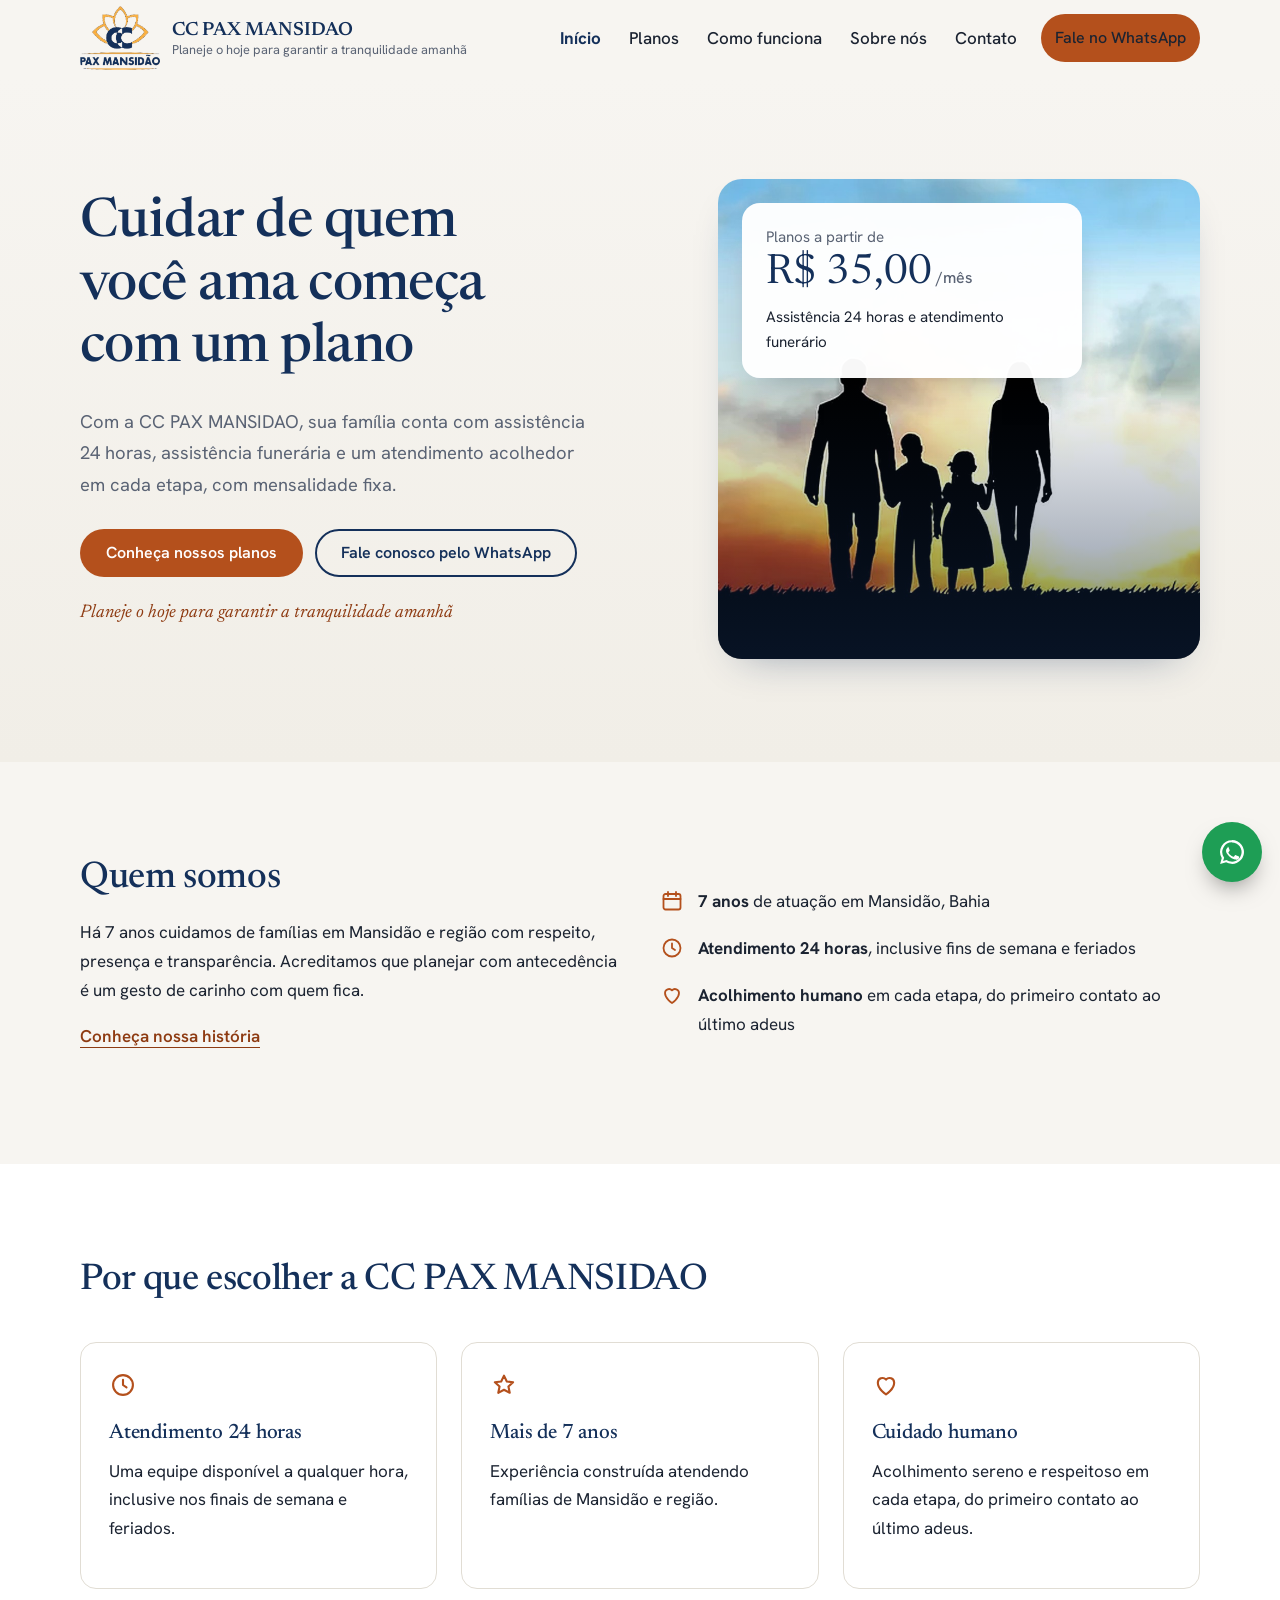
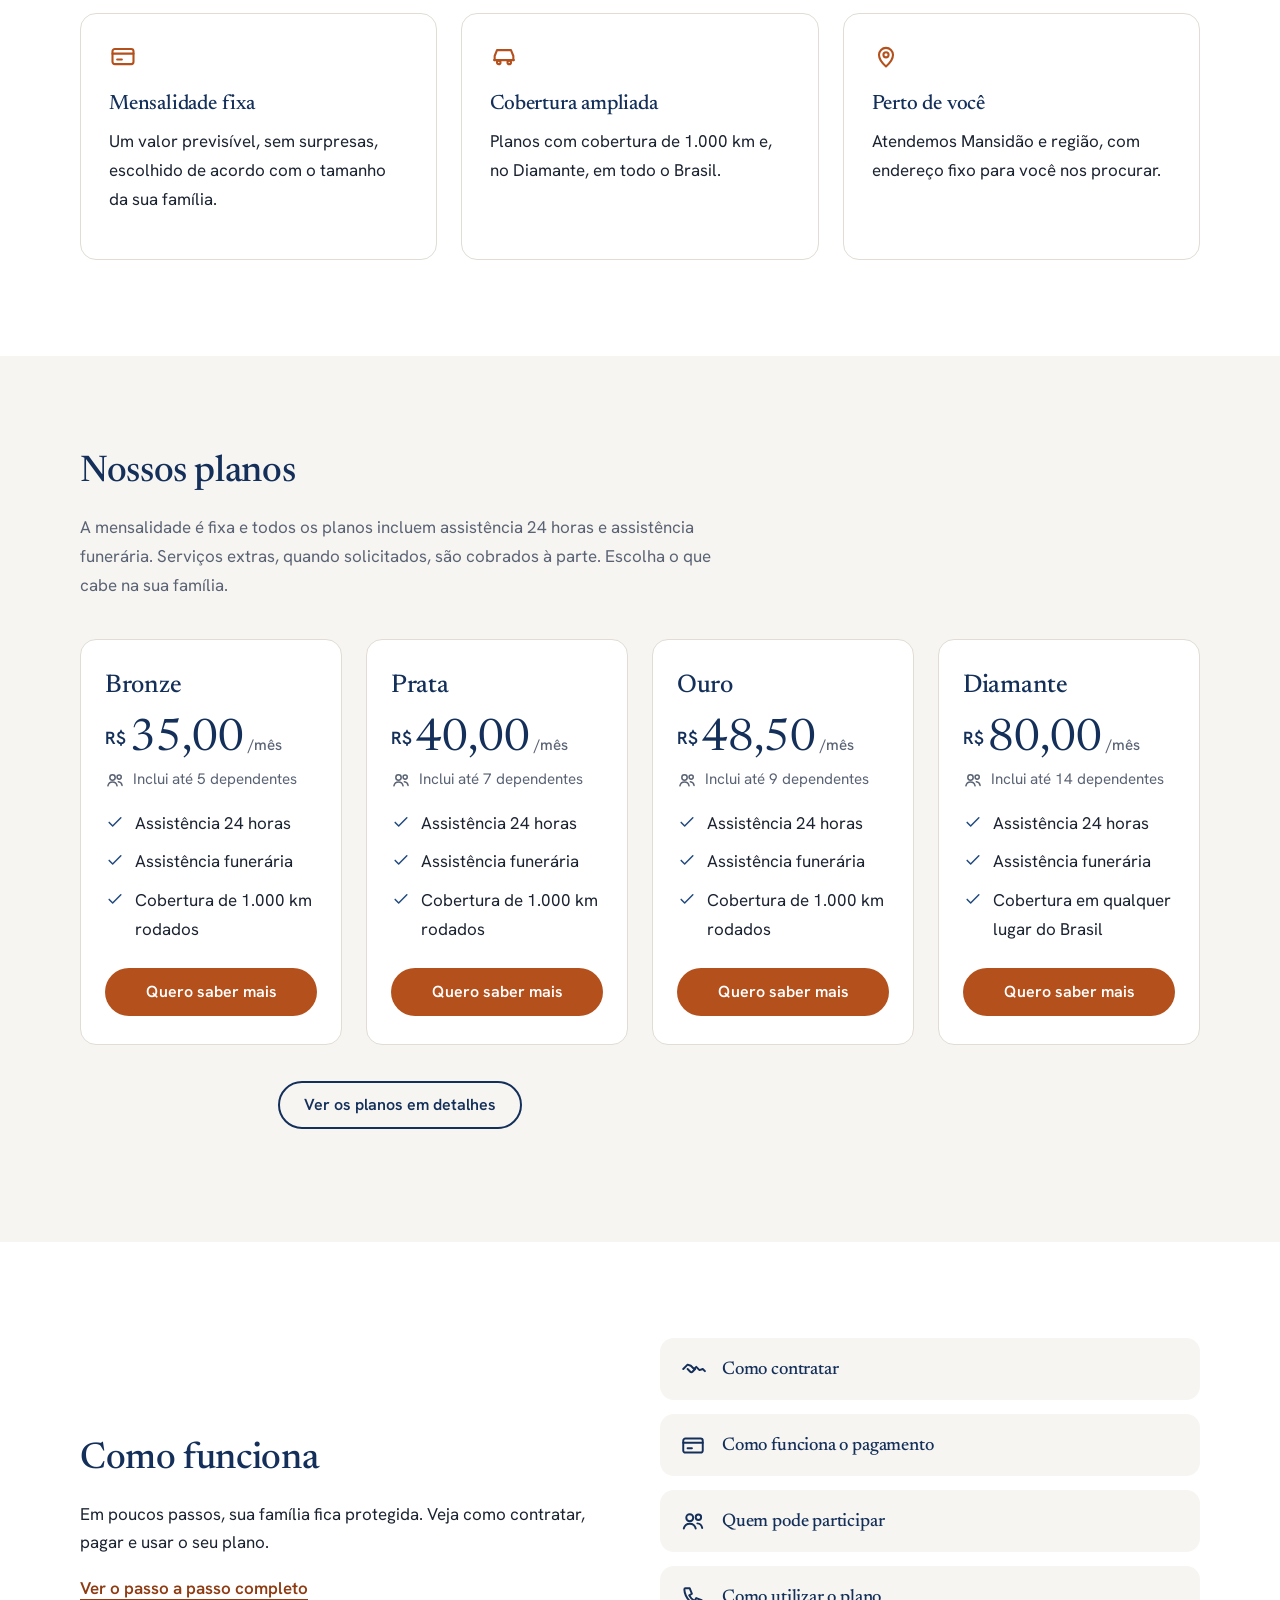
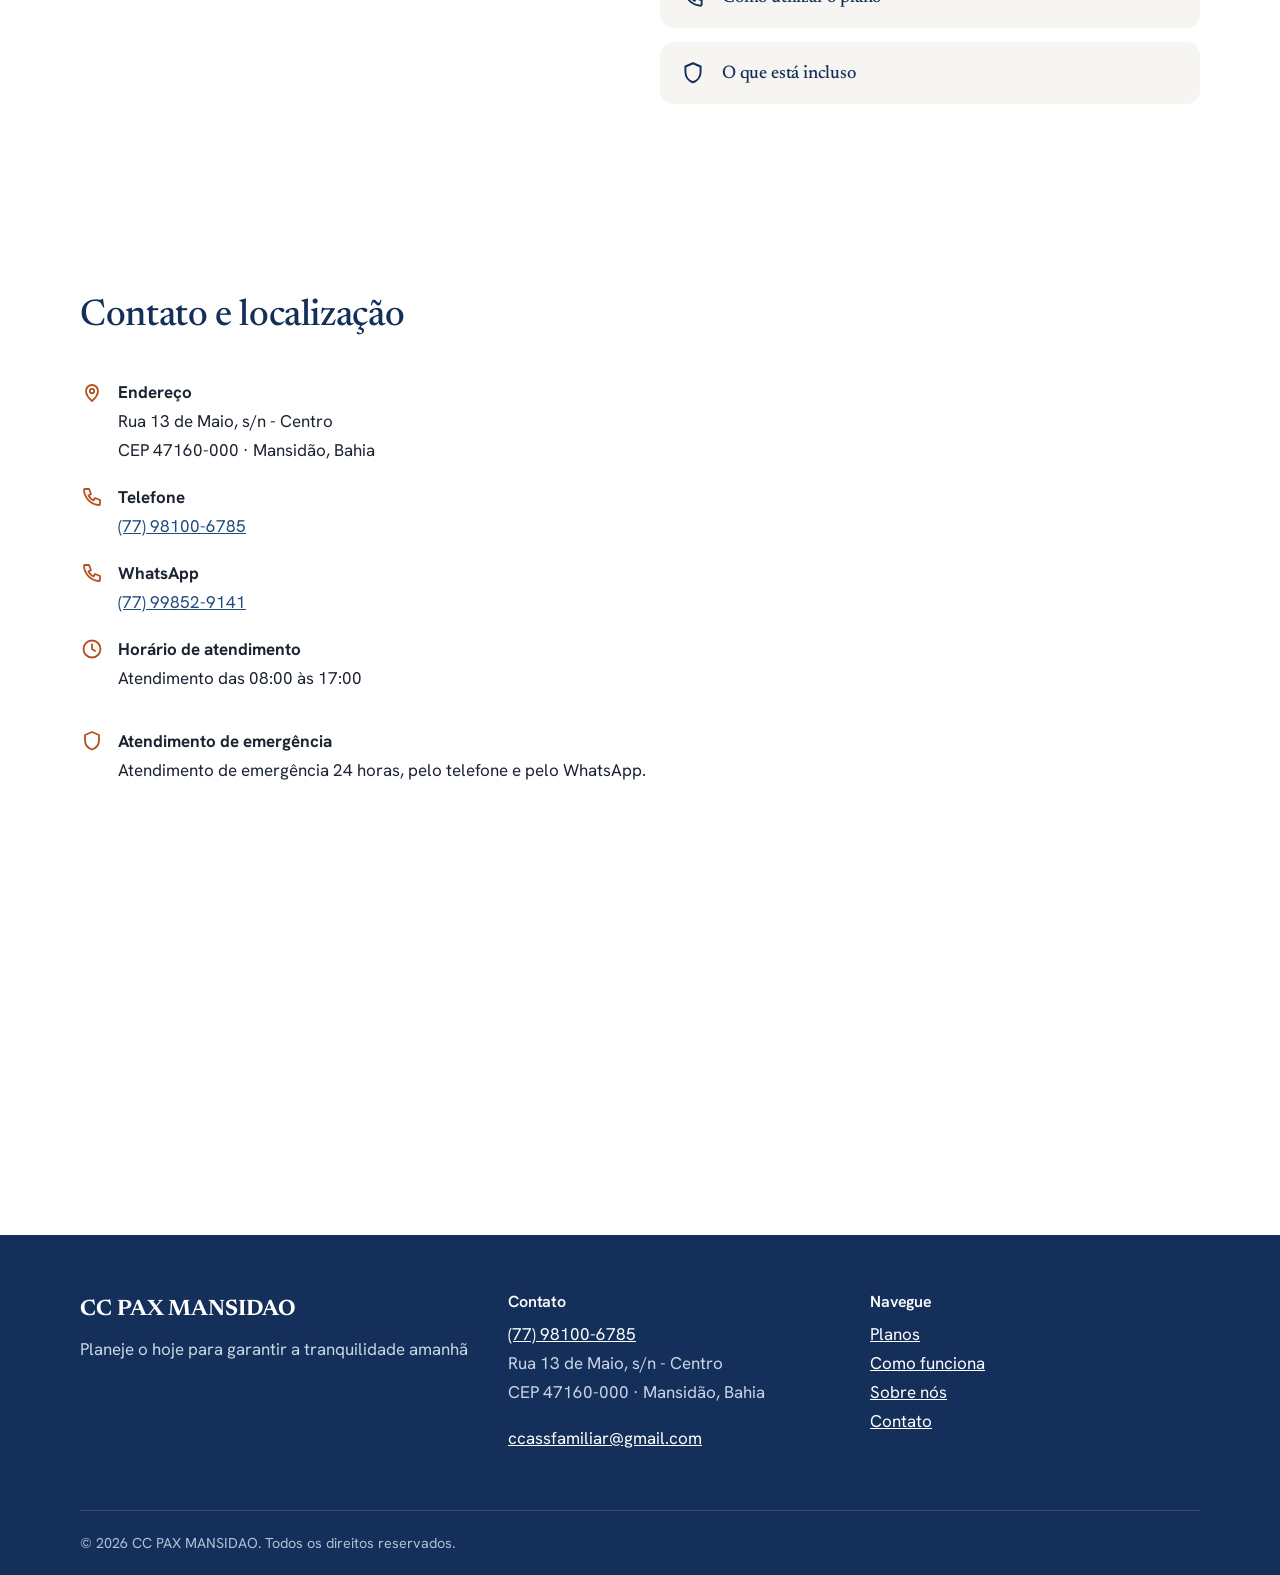
==== commit 5ef92e8c: "Troca 'serviço funerário completo' por 'assistência funerária' e avisa sobre serviços extras Co-Auth" ====
--- a/index.html
+++ b/index.html
@@ -4,7 +4,7 @@
   <meta charset="utf-8">
   <meta name="viewport" content="width=device-width, initial-scale=1">
   <title>CC PAX MANSIDAO · Planos funerários em Mansidão, Bahia</title>
-  <meta name="description" content="CC PAX MANSIDAO, em Mansidão, Bahia. Planos funerários com assistência 24 horas, serviço completo e atendimento acolhedor.">
+  <meta name="description" content="CC PAX MANSIDAO, em Mansidão, Bahia. Planos funerários com assistência 24 horas, assistência funerária e atendimento acolhedor.">
   <meta property="og:title" content="CC PAX MANSIDAO">
   <meta property="og:description" content="Planeje o hoje para garantir a tranquilidade amanhã">
   <meta name="theme-color" content="#14305A">
@@ -53,7 +53,7 @@
   <div class="container hero-grid">
     <div class="hero-texto">
       <h1>Cuidar de quem você ama começa com um plano</h1>
-      <p class="lead">Com a CC PAX MANSIDAO, sua família conta com assistência 24 horas, serviço funerário completo e um atendimento acolhedor em cada etapa, com mensalidade fixa.</p>
+      <p class="lead">Com a CC PAX MANSIDAO, sua família conta com assistência 24 horas, assistência funerária e um atendimento acolhedor em cada etapa, com mensalidade fixa.</p>
       <div class="acoes">
         <a class="btn btn-principal" href="planos.html">Conheça nossos planos</a>
         <a class="btn btn-secundario" target="_blank" rel="noopener"
@@ -66,7 +66,7 @@
       <div class="hero-card">
         <p class="hero-card-titulo">Planos a partir de</p>
         <p class="hero-card-preco">R$ 35,00<small>/mês</small></p>
-        <p>Assistência 24 horas e serviço funerário completo</p>
+        <p>Assistência 24 horas e atendimento funerário</p>
       </div>
       
     </div>
@@ -139,7 +139,7 @@
   <div class="container">
     <div class="sec-head revelar">
       <h2>Nossos planos</h2>
-      <p>A mensalidade é fixa e todos os planos incluem assistência 24 horas e serviço funerário completo. Escolha o que cabe na sua família.</p>
+      <p>A mensalidade é fixa e todos os planos incluem assistência 24 horas e assistência funerária. Serviços extras, quando solicitados, são cobrados à parte. Escolha o que cabe na sua família.</p>
     </div>
     <div class="grade-planos">
       
@@ -152,7 +152,7 @@
     
       <li><svg class="icone" viewBox="0 0 24 24" fill="none" stroke="currentColor" stroke-width="1.8" stroke-linecap="round" stroke-linejoin="round" aria-hidden="true" focusable="false"><path d="M5 12.5l4.2 4.2L19 7"/></svg><span>Assistência 24 horas</span></li>
     
-      <li><svg class="icone" viewBox="0 0 24 24" fill="none" stroke="currentColor" stroke-width="1.8" stroke-linecap="round" stroke-linejoin="round" aria-hidden="true" focusable="false"><path d="M5 12.5l4.2 4.2L19 7"/></svg><span>Serviço funerário completo</span></li>
+      <li><svg class="icone" viewBox="0 0 24 24" fill="none" stroke="currentColor" stroke-width="1.8" stroke-linecap="round" stroke-linejoin="round" aria-hidden="true" focusable="false"><path d="M5 12.5l4.2 4.2L19 7"/></svg><span>Assistência funerária</span></li>
     
       <li><svg class="icone" viewBox="0 0 24 24" fill="none" stroke="currentColor" stroke-width="1.8" stroke-linecap="round" stroke-linejoin="round" aria-hidden="true" focusable="false"><path d="M5 12.5l4.2 4.2L19 7"/></svg><span>Cobertura de 1.000 km rodados</span></li>
     
@@ -172,7 +172,7 @@
     
       <li><svg class="icone" viewBox="0 0 24 24" fill="none" stroke="currentColor" stroke-width="1.8" stroke-linecap="round" stroke-linejoin="round" aria-hidden="true" focusable="false"><path d="M5 12.5l4.2 4.2L19 7"/></svg><span>Assistência 24 horas</span></li>
     
-      <li><svg class="icone" viewBox="0 0 24 24" fill="none" stroke="currentColor" stroke-width="1.8" stroke-linecap="round" stroke-linejoin="round" aria-hidden="true" focusable="false"><path d="M5 12.5l4.2 4.2L19 7"/></svg><span>Serviço funerário completo</span></li>
+      <li><svg class="icone" viewBox="0 0 24 24" fill="none" stroke="currentColor" stroke-width="1.8" stroke-linecap="round" stroke-linejoin="round" aria-hidden="true" focusable="false"><path d="M5 12.5l4.2 4.2L19 7"/></svg><span>Assistência funerária</span></li>
     
       <li><svg class="icone" viewBox="0 0 24 24" fill="none" stroke="currentColor" stroke-width="1.8" stroke-linecap="round" stroke-linejoin="round" aria-hidden="true" focusable="false"><path d="M5 12.5l4.2 4.2L19 7"/></svg><span>Cobertura de 1.000 km rodados</span></li>
     
@@ -192,7 +192,7 @@
     
       <li><svg class="icone" viewBox="0 0 24 24" fill="none" stroke="currentColor" stroke-width="1.8" stroke-linecap="round" stroke-linejoin="round" aria-hidden="true" focusable="false"><path d="M5 12.5l4.2 4.2L19 7"/></svg><span>Assistência 24 horas</span></li>
     
-      <li><svg class="icone" viewBox="0 0 24 24" fill="none" stroke="currentColor" stroke-width="1.8" stroke-linecap="round" stroke-linejoin="round" aria-hidden="true" focusable="false"><path d="M5 12.5l4.2 4.2L19 7"/></svg><span>Serviço funerário completo</span></li>
+      <li><svg class="icone" viewBox="0 0 24 24" fill="none" stroke="currentColor" stroke-width="1.8" stroke-linecap="round" stroke-linejoin="round" aria-hidden="true" focusable="false"><path d="M5 12.5l4.2 4.2L19 7"/></svg><span>Assistência funerária</span></li>
     
       <li><svg class="icone" viewBox="0 0 24 24" fill="none" stroke="currentColor" stroke-width="1.8" stroke-linecap="round" stroke-linejoin="round" aria-hidden="true" focusable="false"><path d="M5 12.5l4.2 4.2L19 7"/></svg><span>Cobertura de 1.000 km rodados</span></li>
     
@@ -212,7 +212,7 @@
     
       <li><svg class="icone" viewBox="0 0 24 24" fill="none" stroke="currentColor" stroke-width="1.8" stroke-linecap="round" stroke-linejoin="round" aria-hidden="true" focusable="false"><path d="M5 12.5l4.2 4.2L19 7"/></svg><span>Assistência 24 horas</span></li>
     
-      <li><svg class="icone" viewBox="0 0 24 24" fill="none" stroke="currentColor" stroke-width="1.8" stroke-linecap="round" stroke-linejoin="round" aria-hidden="true" focusable="false"><path d="M5 12.5l4.2 4.2L19 7"/></svg><span>Serviço funerário completo</span></li>
+      <li><svg class="icone" viewBox="0 0 24 24" fill="none" stroke="currentColor" stroke-width="1.8" stroke-linecap="round" stroke-linejoin="round" aria-hidden="true" focusable="false"><path d="M5 12.5l4.2 4.2L19 7"/></svg><span>Assistência funerária</span></li>
     
       <li><svg class="icone" viewBox="0 0 24 24" fill="none" stroke="currentColor" stroke-width="1.8" stroke-linecap="round" stroke-linejoin="round" aria-hidden="true" focusable="false"><path d="M5 12.5l4.2 4.2L19 7"/></svg><span>Cobertura em qualquer lugar do Brasil</span></li>
     
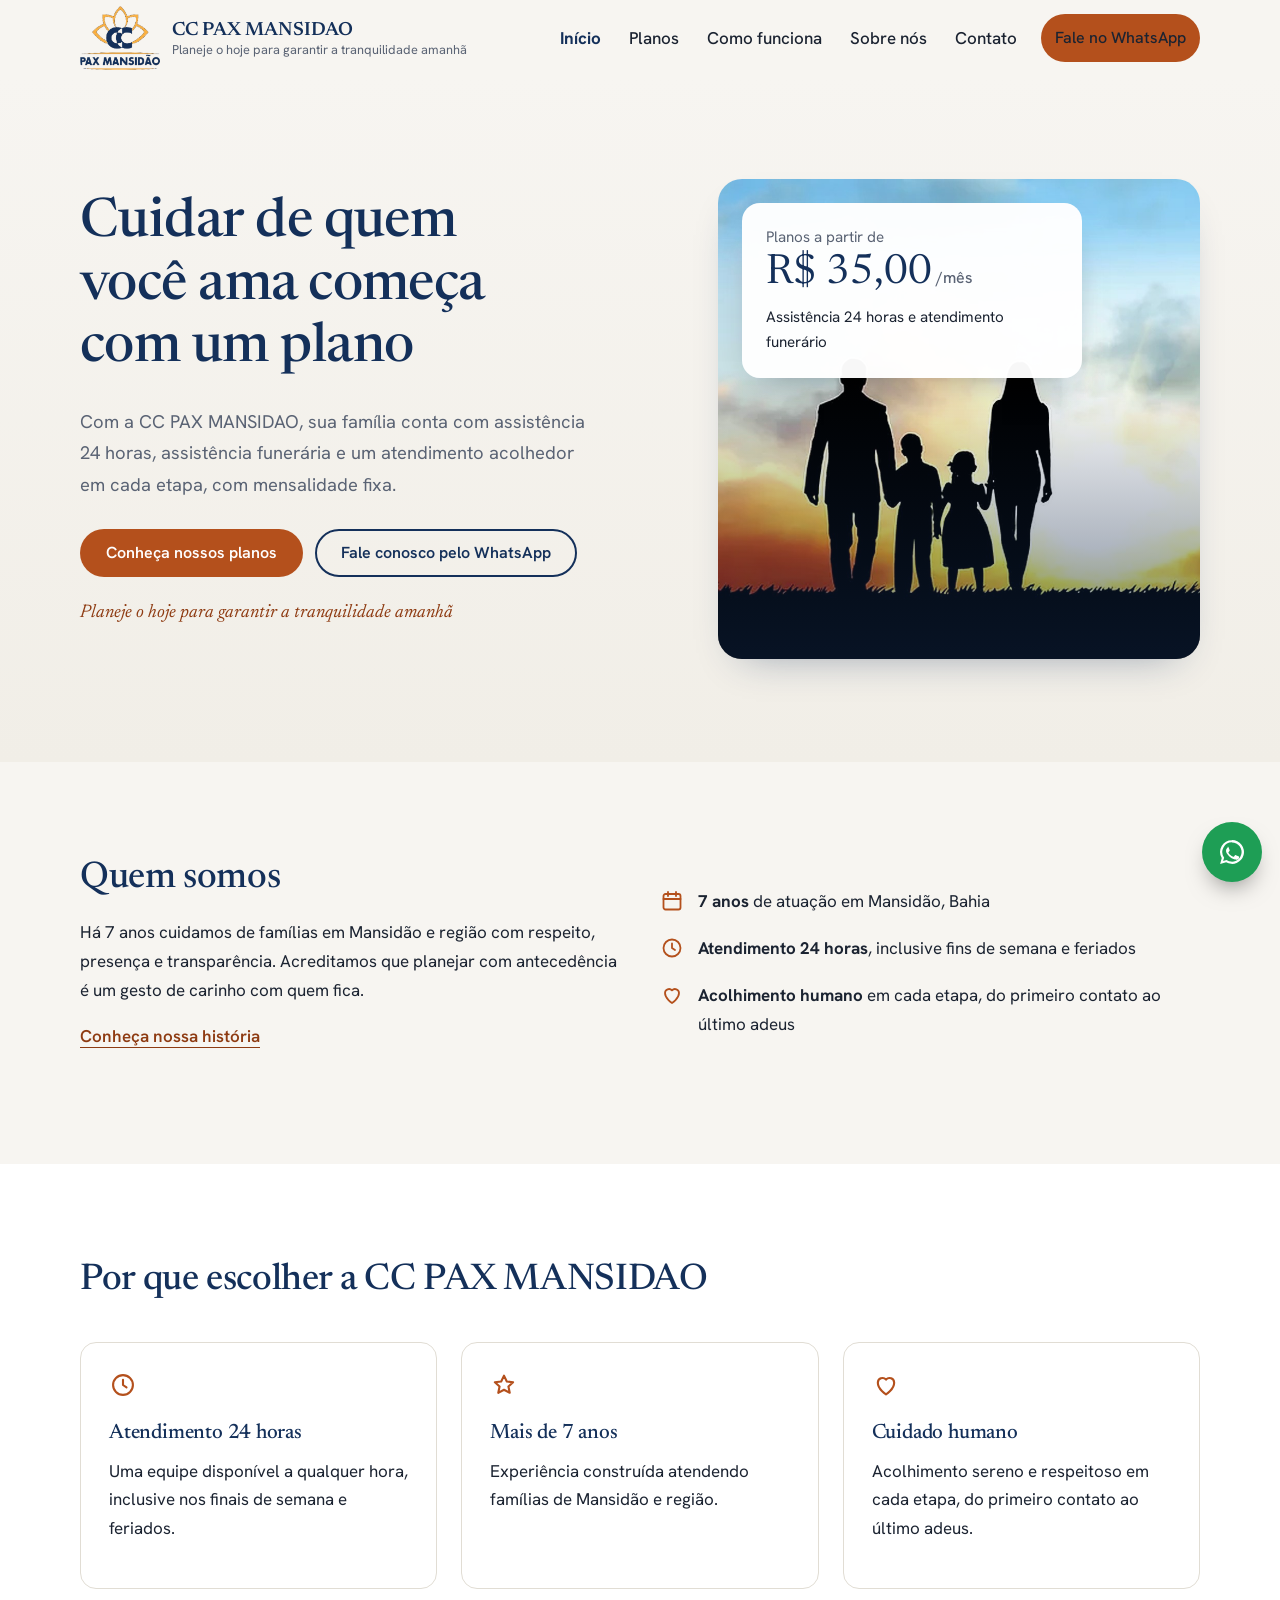
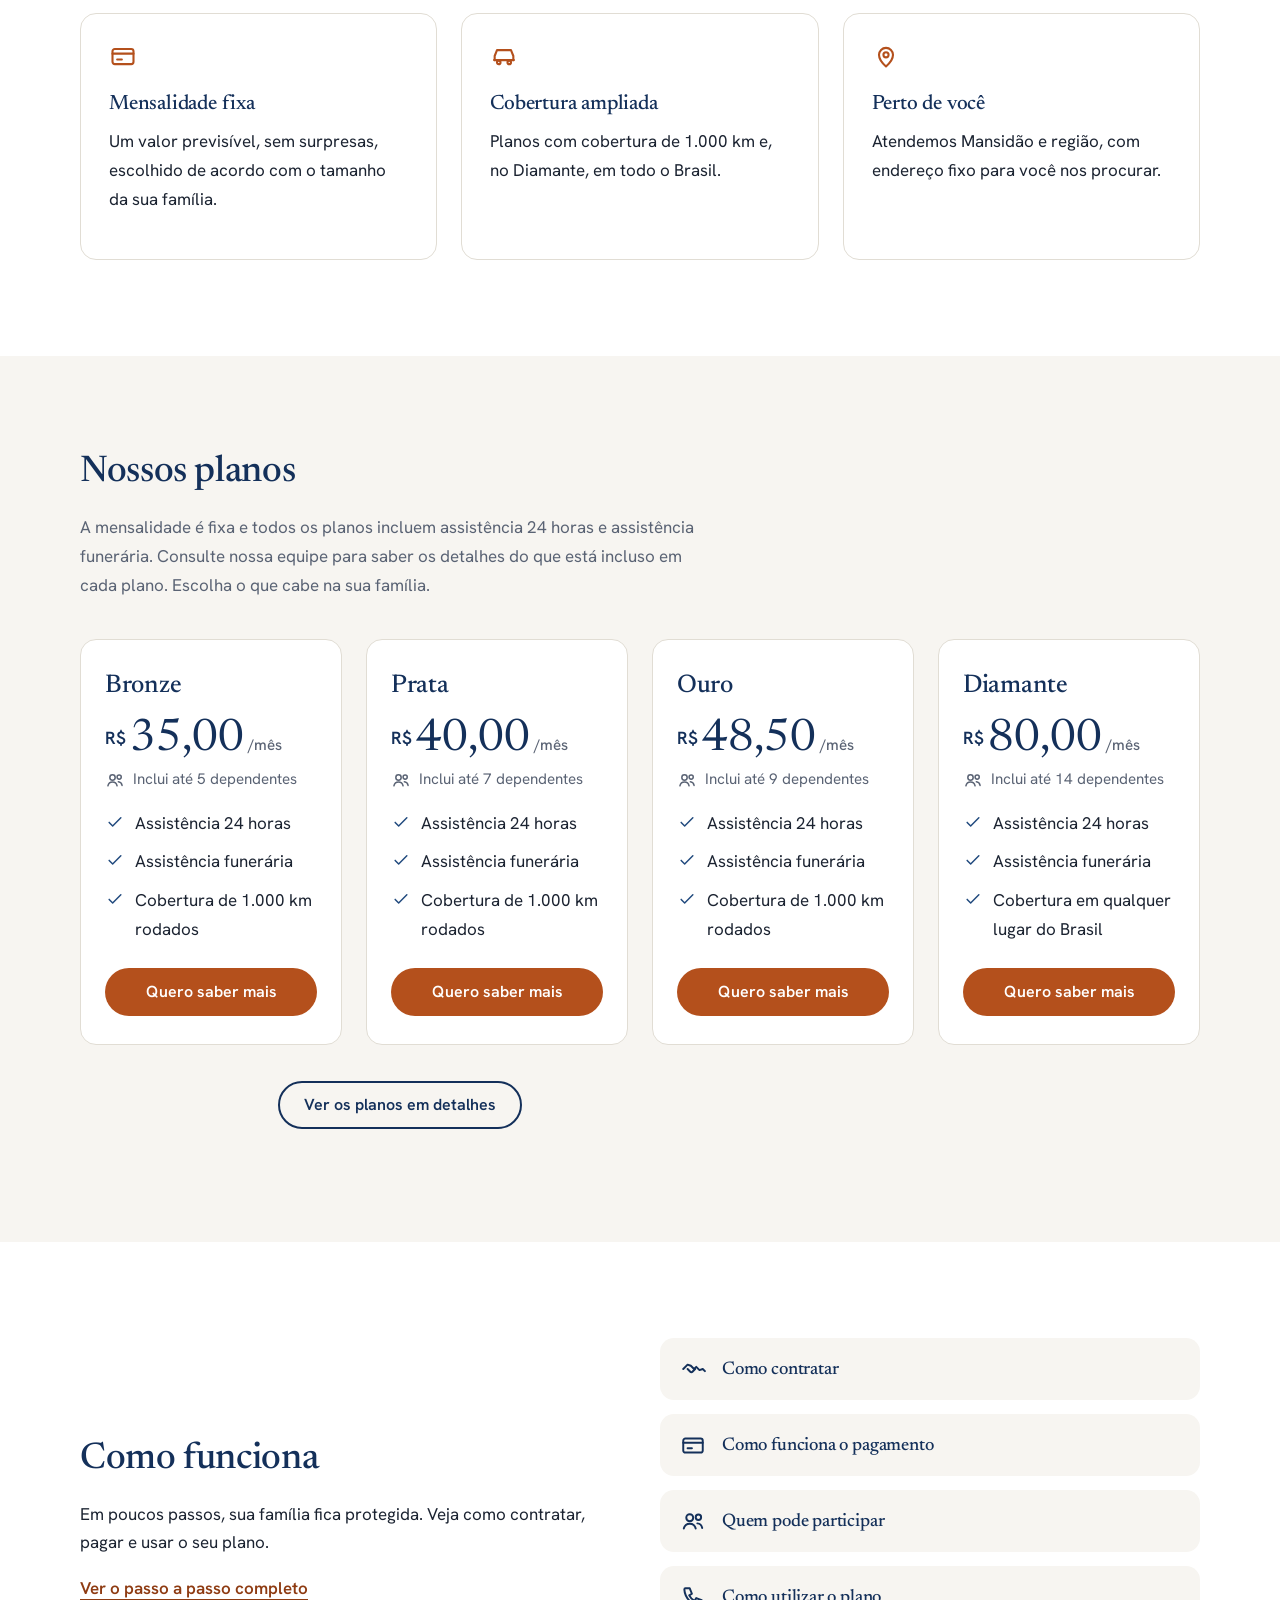
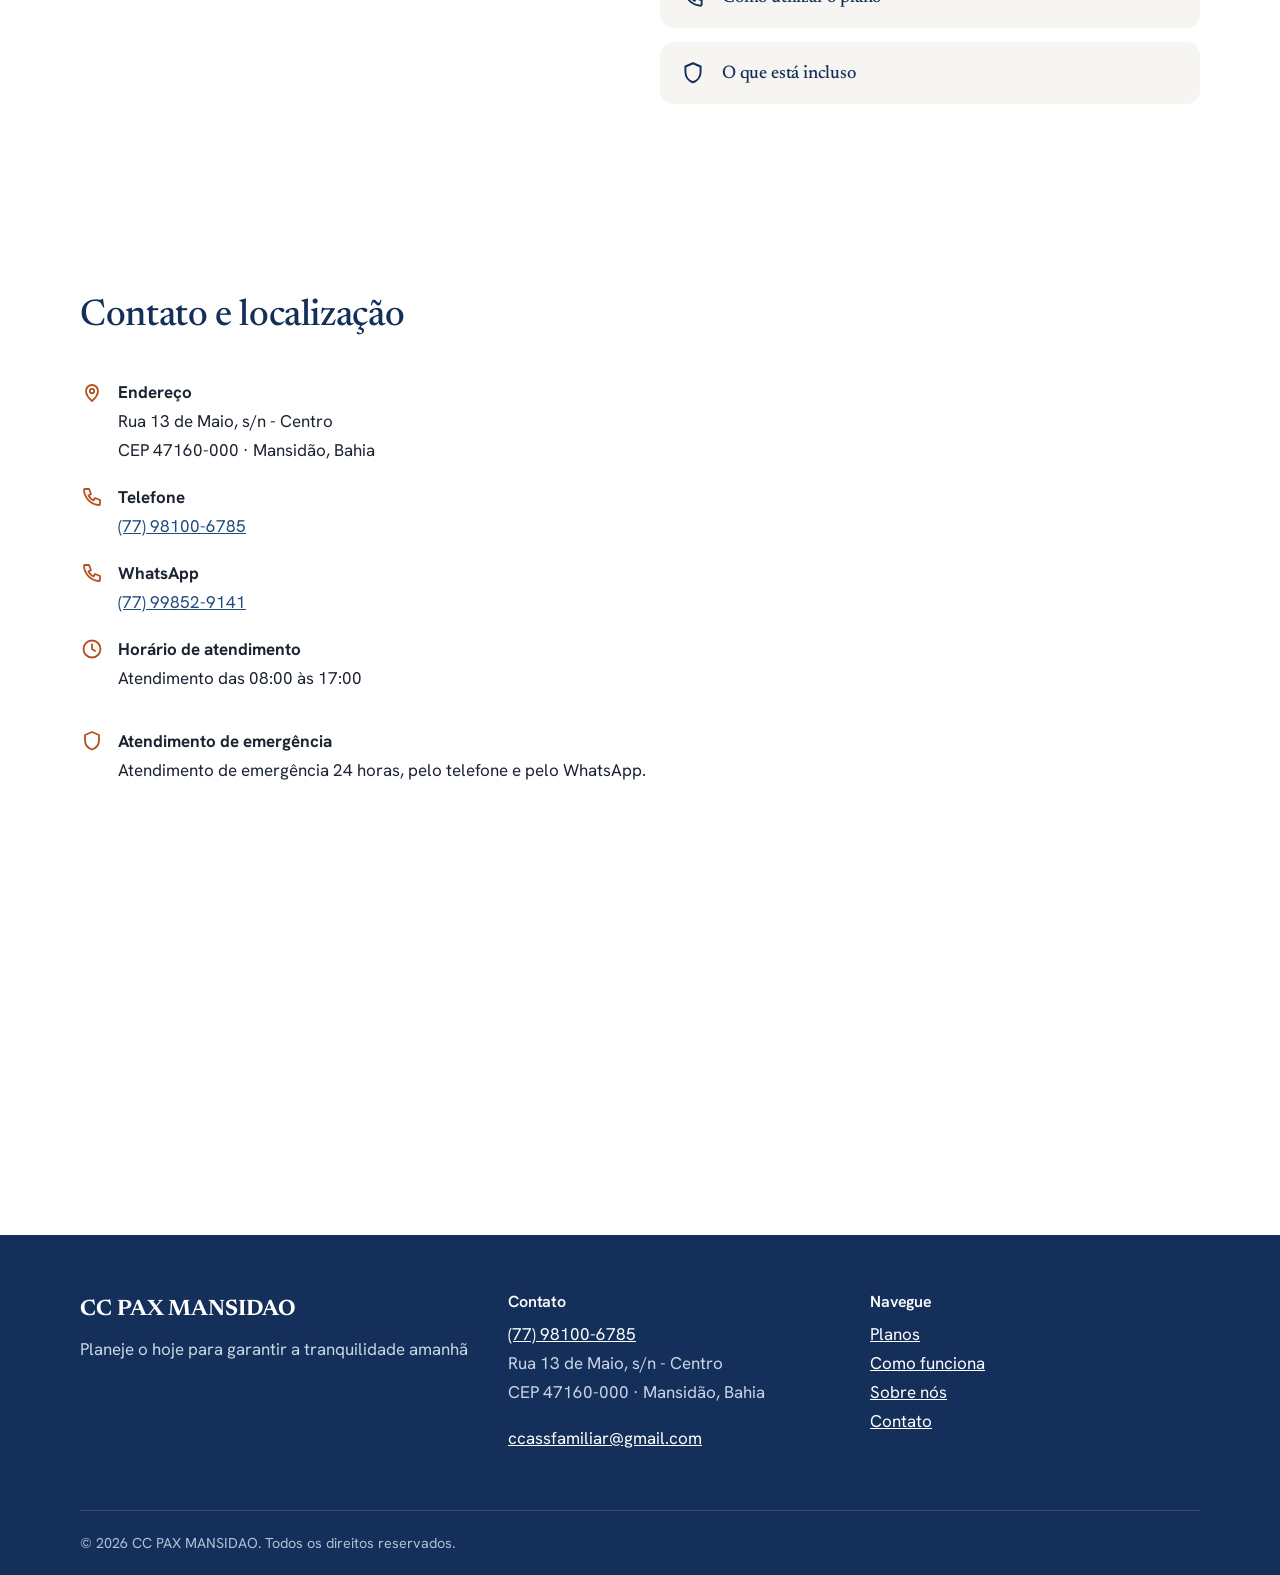
==== commit cc2d9788: "Remove aviso de cobrança de extras; orienta a consultar a equipe Co-Authored-By: Claude Haiku 5.5 <n" ====
--- a/index.html
+++ b/index.html
@@ -139,7 +139,7 @@
   <div class="container">
     <div class="sec-head revelar">
       <h2>Nossos planos</h2>
-      <p>A mensalidade é fixa e todos os planos incluem assistência 24 horas e assistência funerária. Serviços extras, quando solicitados, são cobrados à parte. Escolha o que cabe na sua família.</p>
+      <p>A mensalidade é fixa e todos os planos incluem assistência 24 horas e assistência funerária. Consulte nossa equipe para saber os detalhes do que está incluso em cada plano. Escolha o que cabe na sua família.</p>
     </div>
     <div class="grade-planos">
       
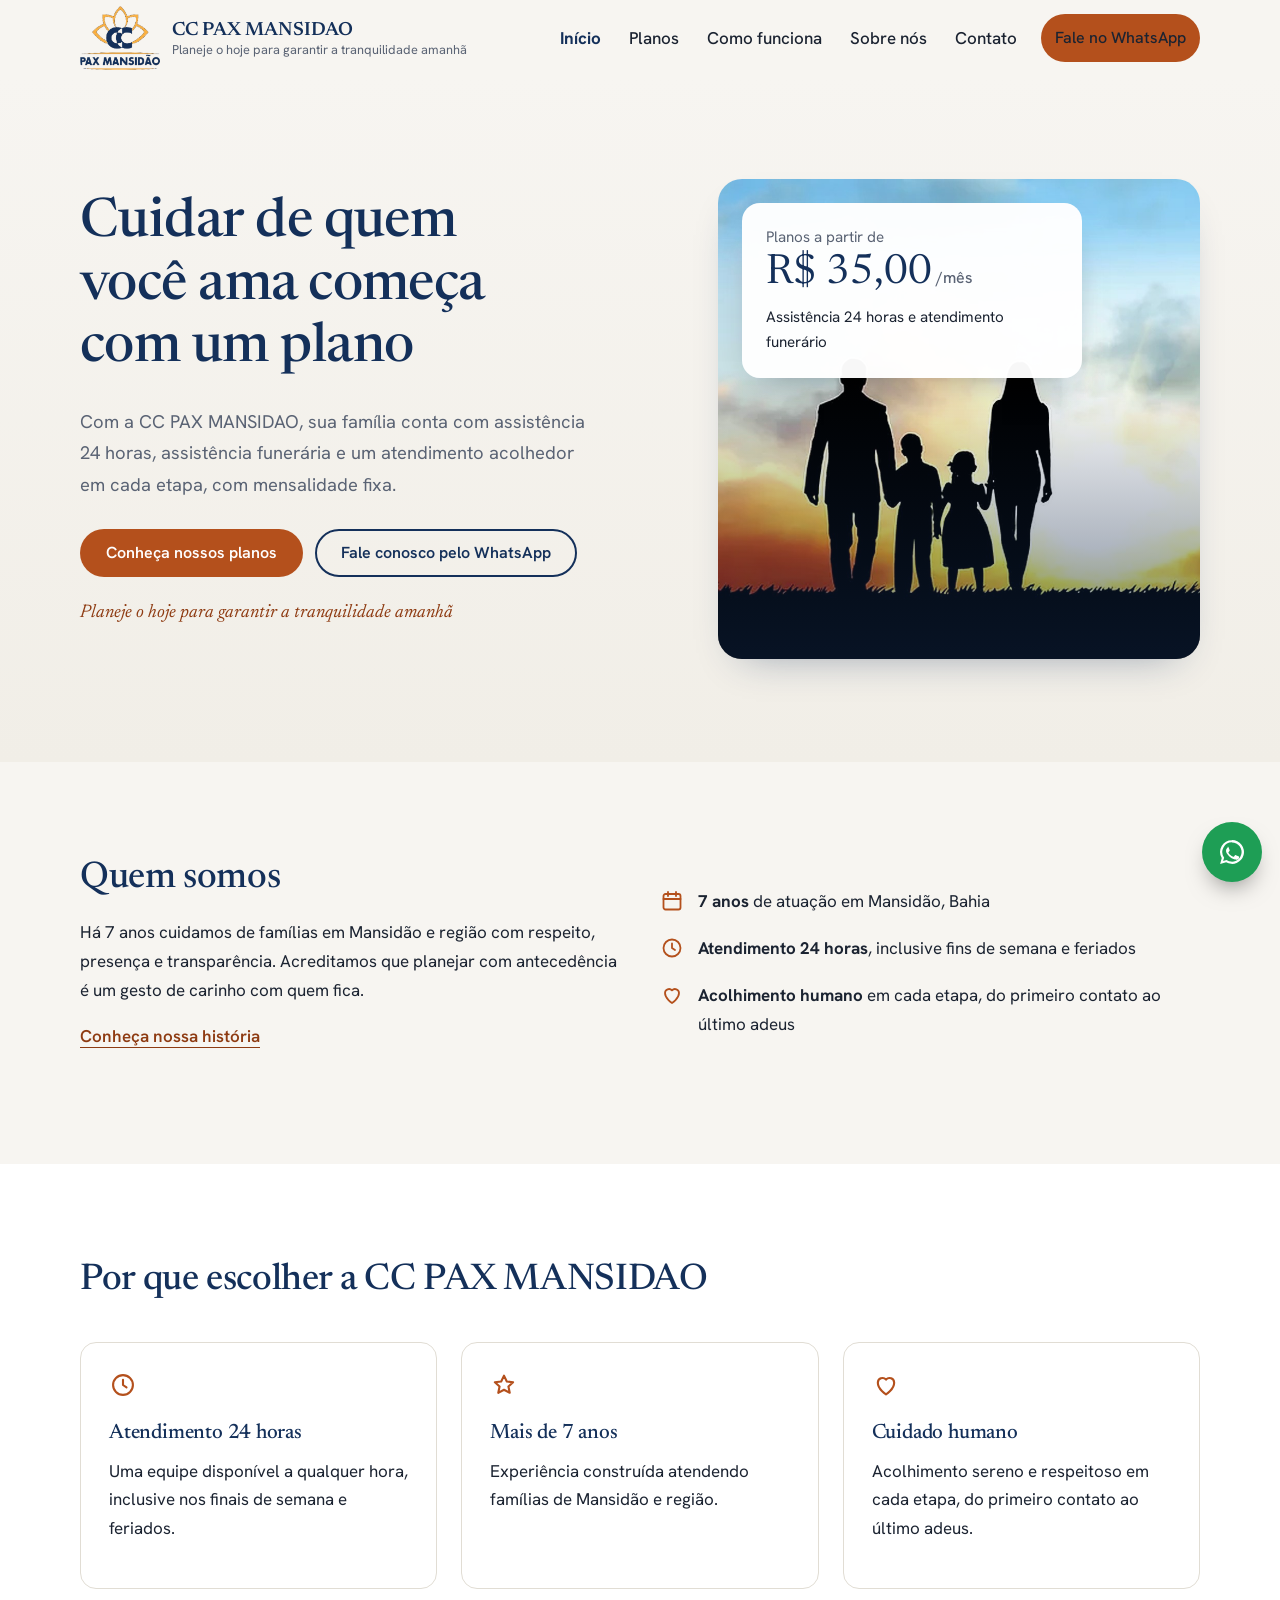
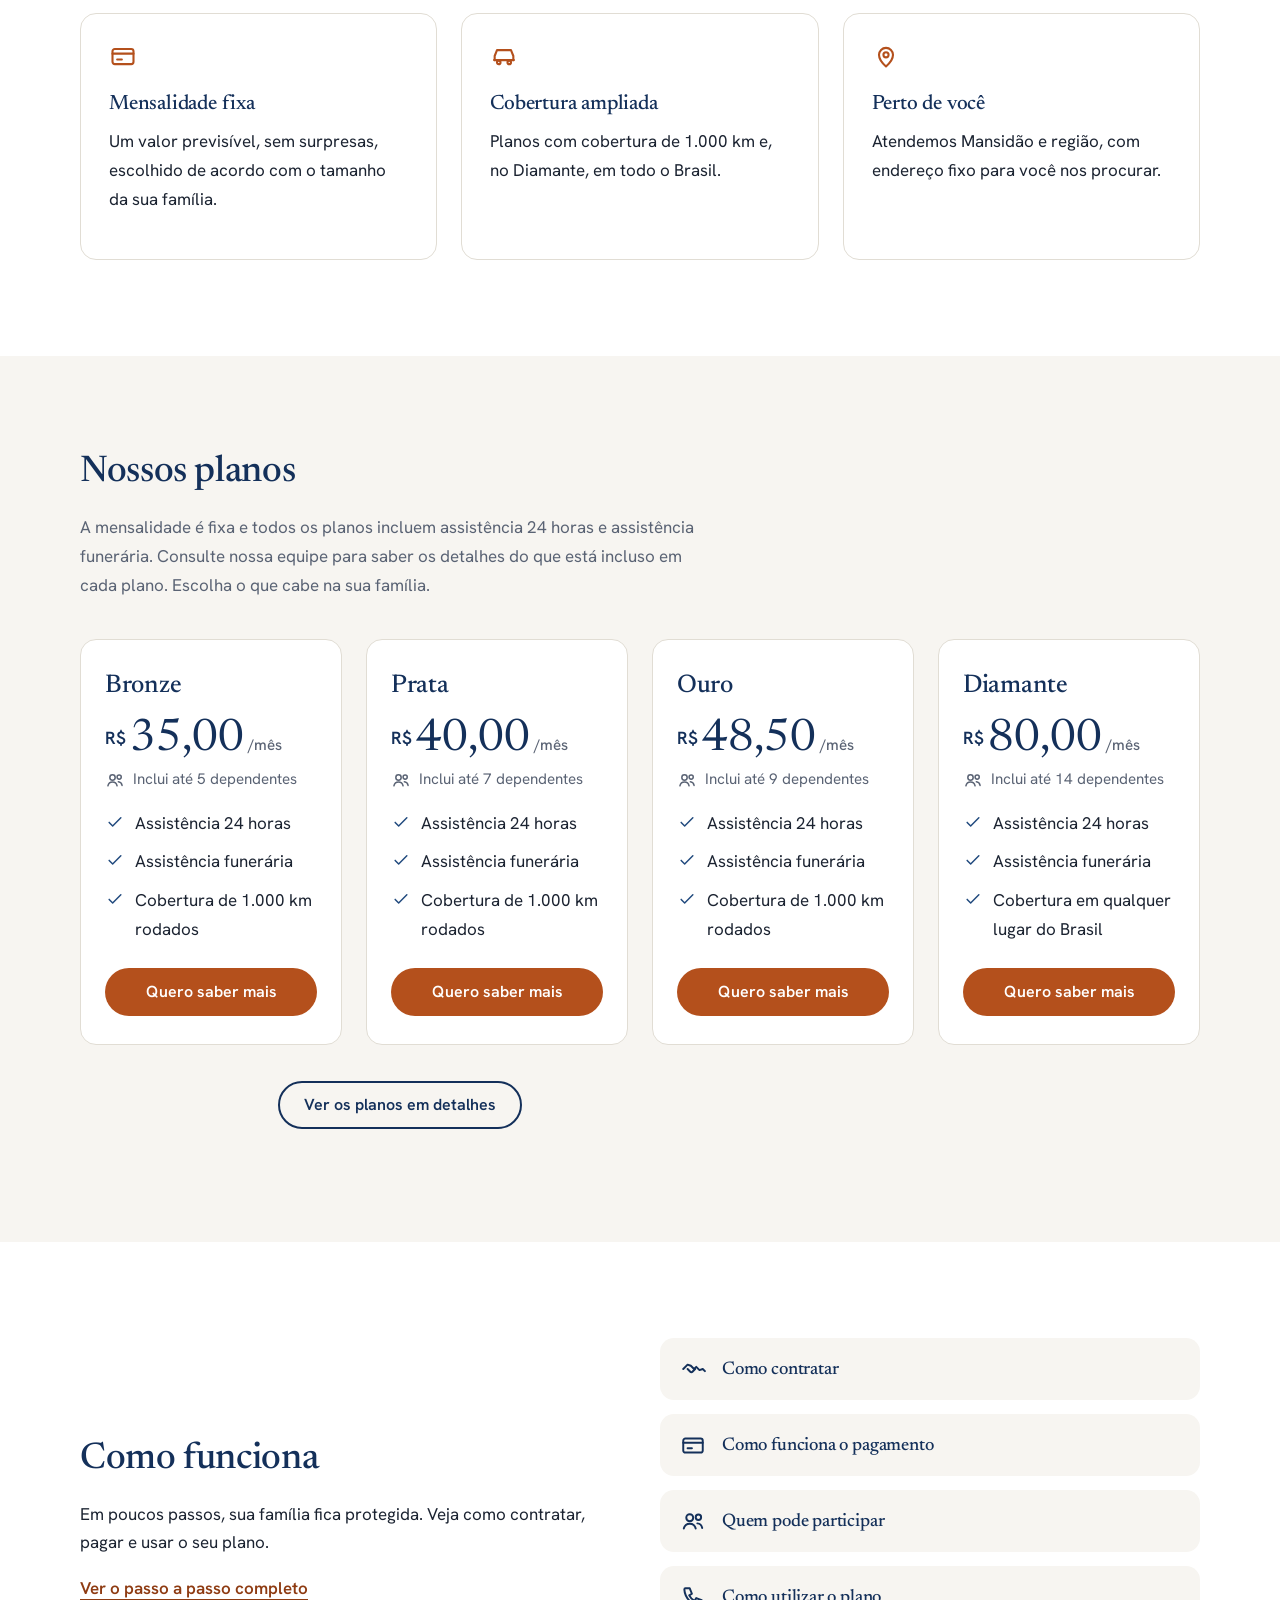
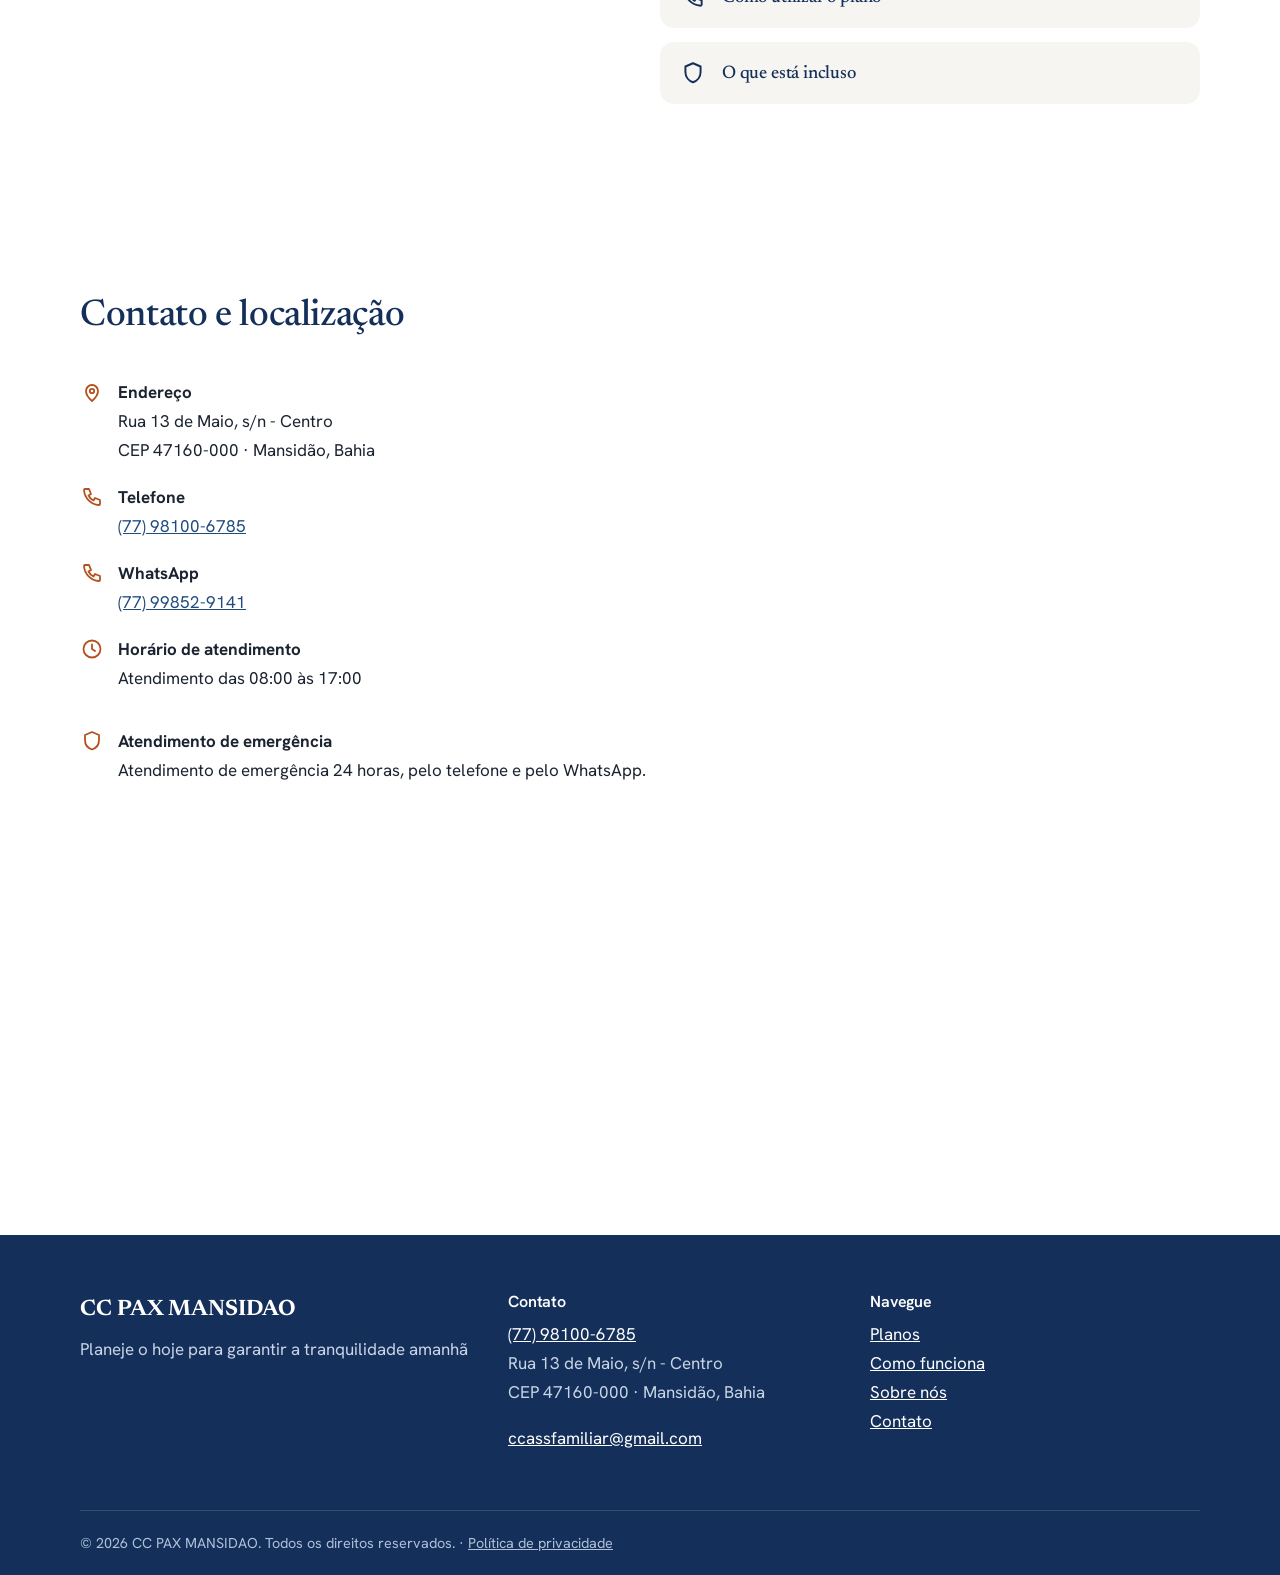
==== commit f561d251: "Pré-cadastro com formulário (Netlify Forms), página de obrigado e política de privacidade Co-Authore" ====
--- a/index.html
+++ b/index.html
@@ -303,7 +303,8 @@
     </div>
   </div>
   <div class="container copia">
-    © 2026 CC PAX MANSIDAO. Todos os direitos reservados.
+    © 2026 CC PAX MANSIDAO. Todos os direitos reservados. ·
+    <a href="privacidade.html">Política de privacidade</a>
   </div>
 </footer>
 
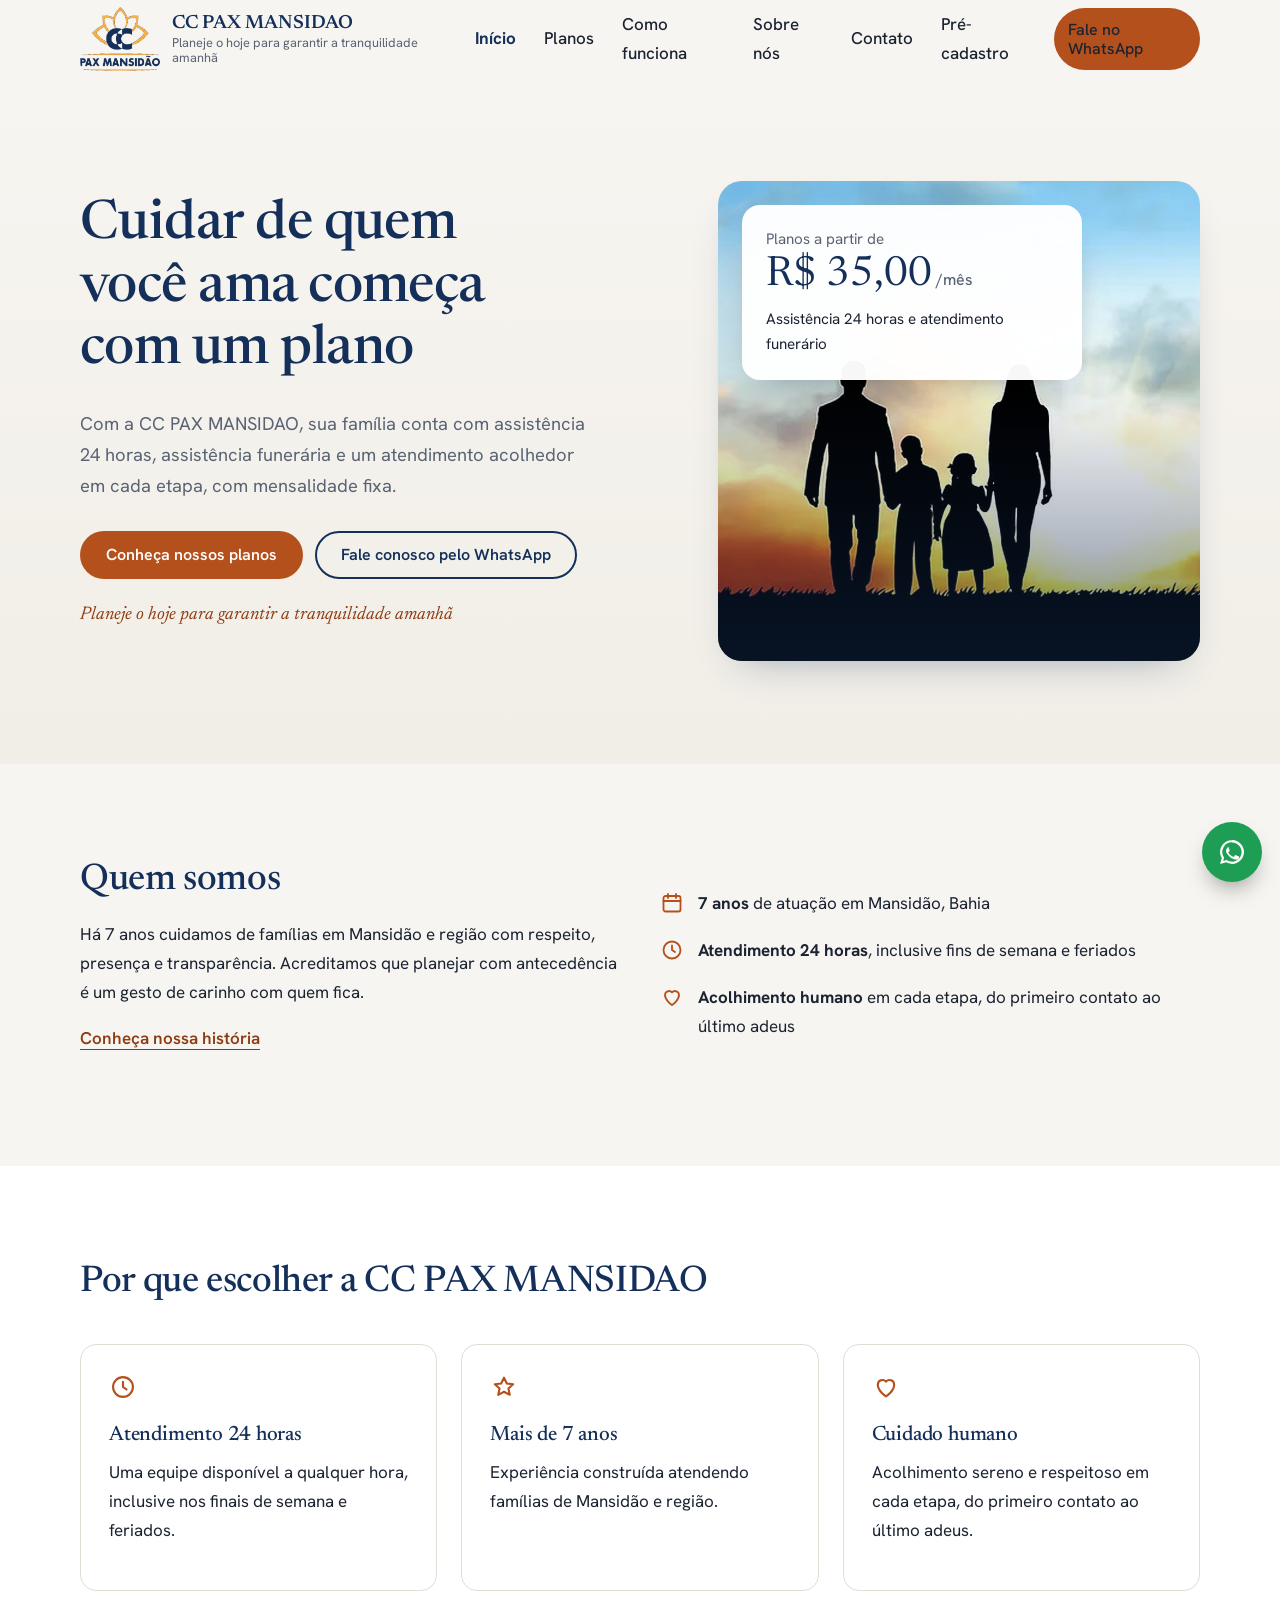
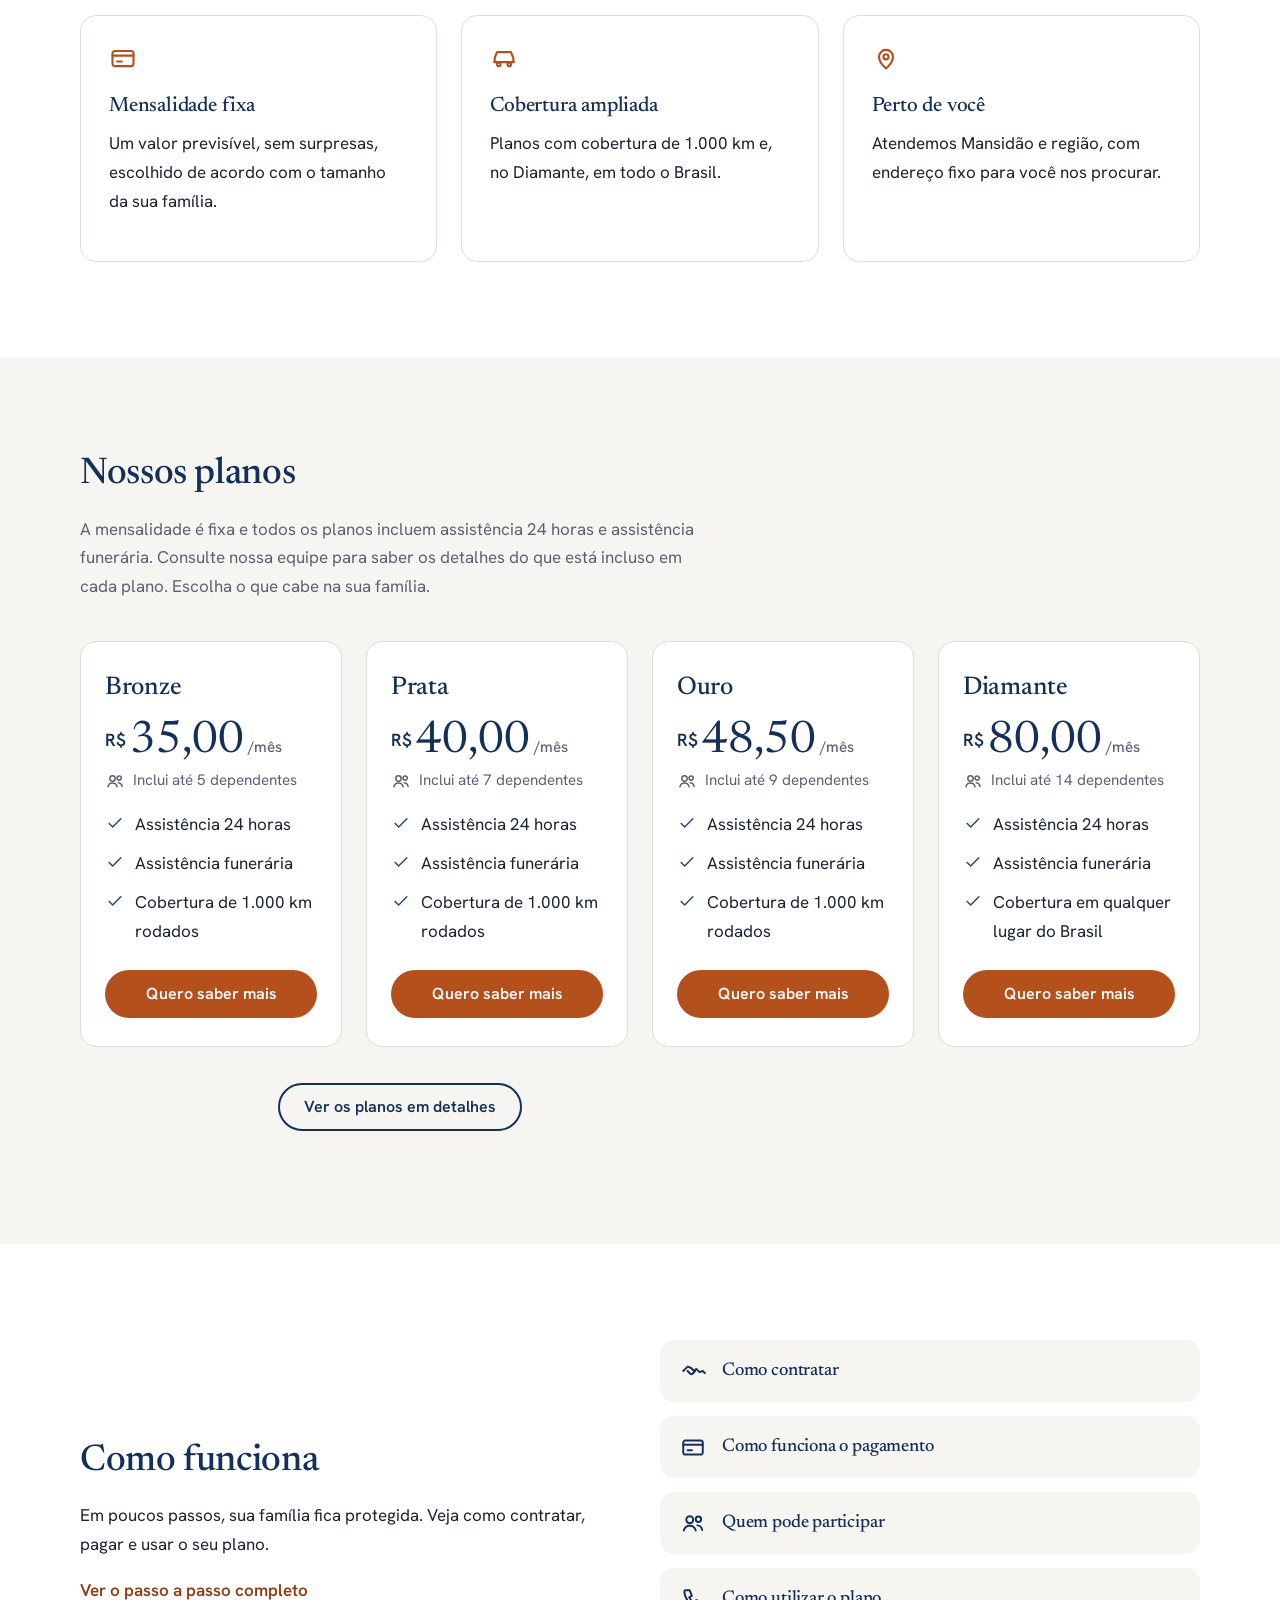
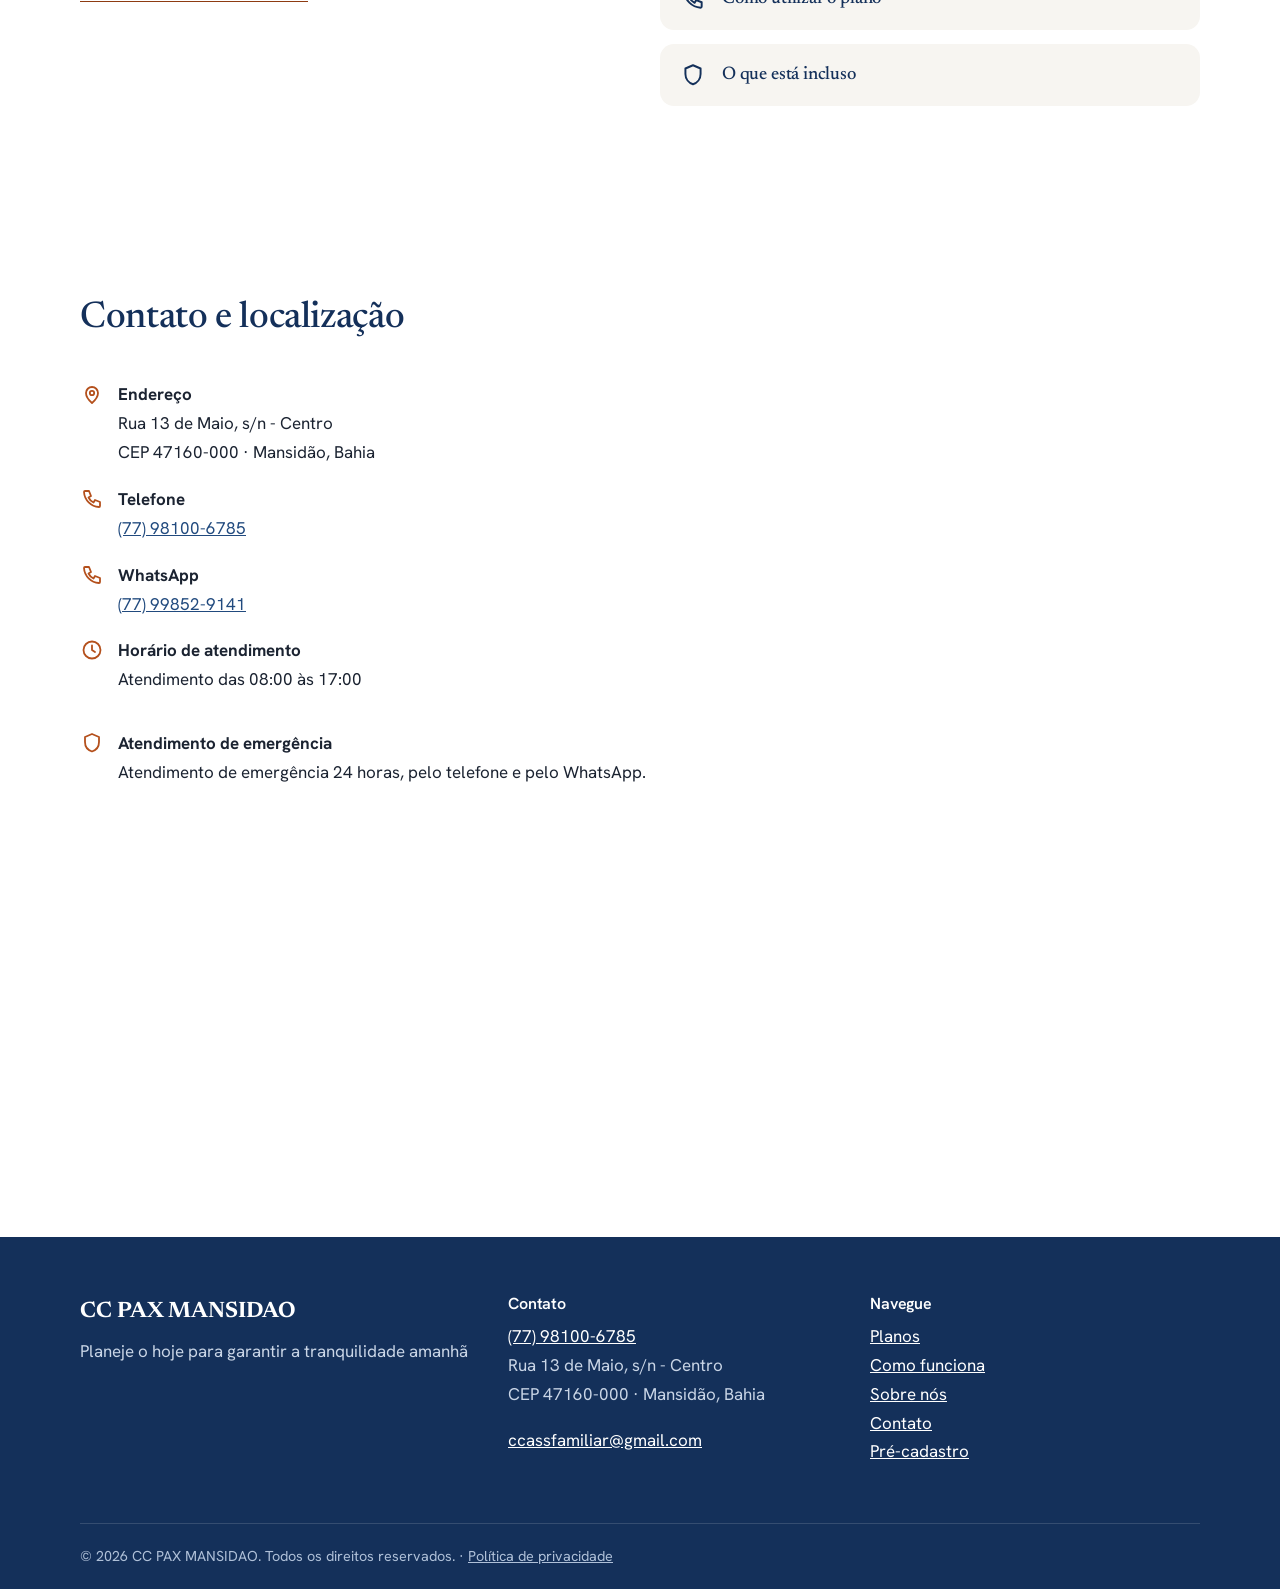
==== commit 9021bdf2: "Pré-cadastro em página própria no menu, ao lado de Contato Co-Authored-By: Claude Haiku 5.5 <noreply" ====
--- a/index.html
+++ b/index.html
@@ -39,6 +39,7 @@
       <a href="como-funciona.html" >Como funciona</a>
       <a href="sobre.html" >Sobre nós</a>
       <a href="contato.html" >Contato</a>
+      <a href="pre-cadastro.html" >Pré-cadastro</a>
       <a class="btn btn-principal menu-zap" href="https://wa.me/5577998529141?text=Ol%C3%A1%21%20Gostaria%20de%20falar%20com%20a%20CC%20PAX%20MANSIDAO." target="_blank" rel="noopener">Fale no WhatsApp</a>
     </nav>
   </div>
@@ -298,7 +299,8 @@
         <a href="planos.html">Planos</a><br>
         <a href="como-funciona.html">Como funciona</a><br>
         <a href="sobre.html">Sobre nós</a><br>
-        <a href="contato.html">Contato</a>
+        <a href="contato.html">Contato</a><br>
+        <a href="pre-cadastro.html">Pré-cadastro</a>
       </p>
     </div>
   </div>
